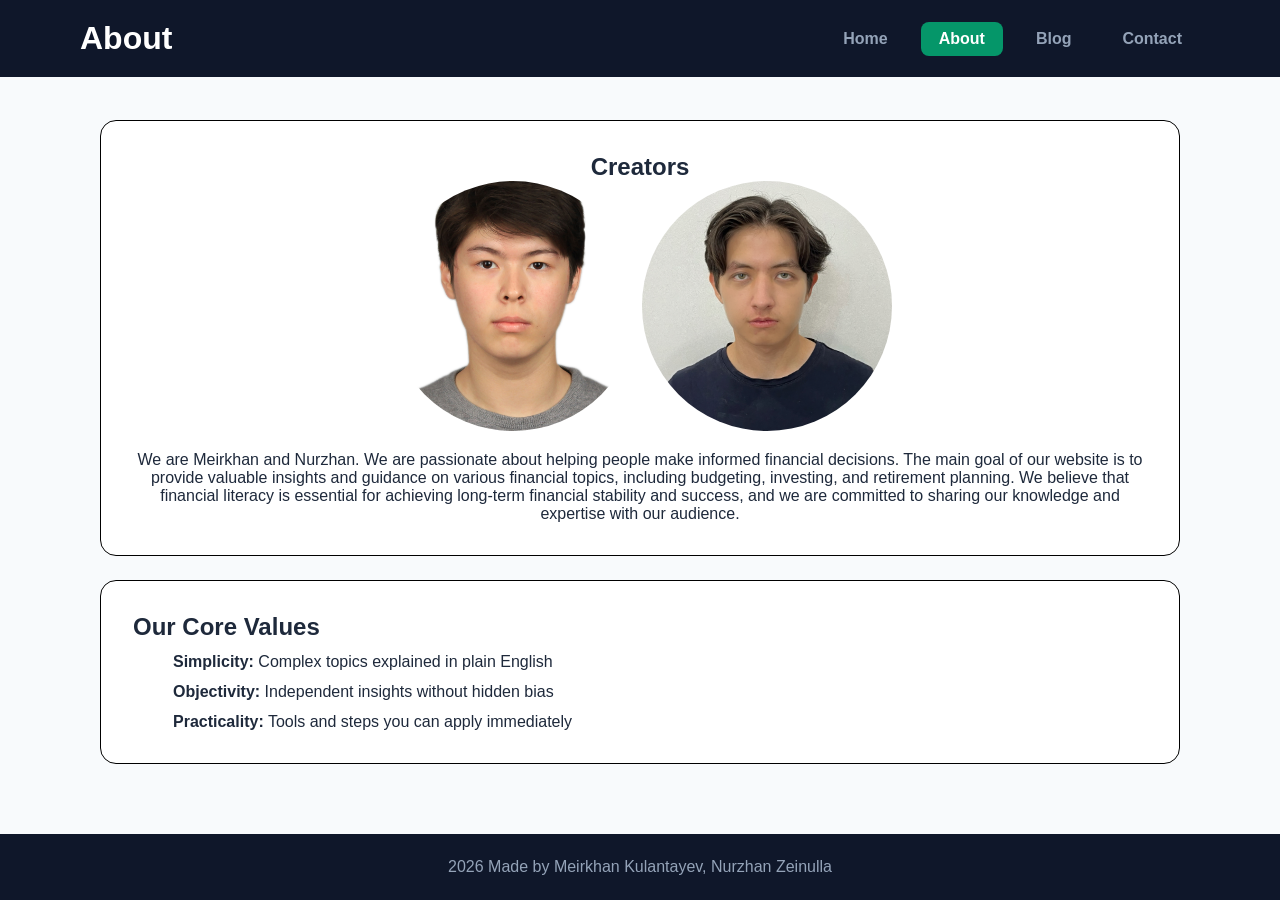
==== about.html @ a37bb8e8 "stable 5" ====
<!DOCTYPE html>
<html lang="en">
<head>
    <meta charset="UTF-8">
    <meta name="viewport" content="width=device-width, initial-scale=1.0">
    <link rel="stylesheet" href="css/style.css">
    <title>About Us</title>
</head>
<body>
    <header> 
        <div class = "logo">
            <h1>About</h1>
        </div>

        <div class = "nav">
            <ul id = "nav-items">
                <li><a href = "index.html">Home</a></li>
                <li class="active"><a href = "about.html">About</a></li>
                <li><a href = "blog.html">Blog</a></li>
                <li><a href = "contact.html">Contact</a></li>
            </ul>
        </div>
    </header>

    <main> 

        <section class = "creators">
            <h2>Creators</h2>

            <img src = "images/Kulantaev_Meirkhan_Kairgaliuly OG.jpg" alt = "Meirkhan Kulantayev" class = "profile-img">
            <img src = "images/Zeinulla_Nurzhan.jpg" alt = "Nurzhan Zeinulla" class = "profile-img">


            <p> 
                We are Meirkhan and Nurzhan. We are passionate about helping people make informed financial decisions.
                The main goal of our website is to provide valuable insights and guidance on various financial topics, including budgeting, investing, and retirement planning.
                We believe that financial literacy is essential for achieving long-term financial stability and success, and we are committed to sharing our knowledge and expertise with our audience.
            </p>
        </section>
        
        <section class = "values">

            <h2>Our Core Values</h2>

            <ul>
                <li><strong>Simplicity:</strong> Complex topics explained in plain English </li>
                <li><strong>Objectivity:</strong> Independent insights without hidden bias </li>
                <li><strong>Practicality:</strong> Tools and steps you can apply immediately </li>
            </ul>

        </section>


    </main>

    <footer class = "footer">
        <p>2026 Made by Meirkhan Kulantayev, Nurzhan Zeinulla</p>
    </footer>
    
</body>
</html>
---- css/style.css ----
* {
    margin: 0px;
    box-sizing: border-box;
    font-family: sans-serif;
}

body{
    display: flex;
    flex-direction: column;

    min-height: 100vh;

    background-color: #F8FAFC;
    color: #1E293B;
}

/* HEADER */

header{
    width: 100%;
    position: fixed;
    top: 0;
    left: 0;

    display: flex;
    align-items: center;
    justify-content: space-between;

    padding: 25px 80px;

    background-color: #0F172A;
    color: #FFFFFF;
}

header {
    width: 100%;
    position: fixed;
    top: 0;
    left: 0;

    display: flex;
    align-items: center;
    justify-content: space-between;

    padding: 20px 80px;

    background-color: #0F172A;
    color: #FFFFFF;
}

/* NAVIGATION */

#nav-items{
    display: flex;
    align-items: center;
    list-style: none;
    gap: 15px;
}

#nav-items li a{
    display: inline-block;

    font-weight: 600;
    font-size: 16px;
    text-transform: capitalize;
    text-decoration: none;

    color: #94A3B8;

    padding: 8px 18px;
    border-radius: 8px;
}

#nav-items li a:hover{
    color: #FFFFFF;
}

#nav-items li.active a {
    background-color: #059669;
    color: #FFFFFF;
}

/* MAIN CONTENT */

main {
    flex: 1;
    margin-top: 80px; 
    padding: 40px 100px;
    margin-left: auto;
    margin-right: auto;
    width: 100%;
}

/* SECTIONS */

.creators, .values, .post{
    margin-bottom: 24px;
    background-color: #FFFFFF;
    padding: 32px;
    border-radius: 16px;
    border: 1px solid #000000;
}

.creators{
    text-align: center;
}

.profile-img{
    width: 250px;
    height: 250px;
    border-radius: 50%;
    object-fit: cover;
    margin-bottom: 16px;
}

.values ul{
    list-style-type: none;
    display: flex;
    flex-direction: column;
    gap: 12px;
    margin-top: 12px;
}

.blog-posts{
    display: flex;
    flex-direction: column;
    gap: 20px;
}

/* FOOTER */

.footer{
    text-align: center;
    background-color: #0F172A;
    padding: 24px;
    background-color: #0F172A;
    color: #94A3B8;
}
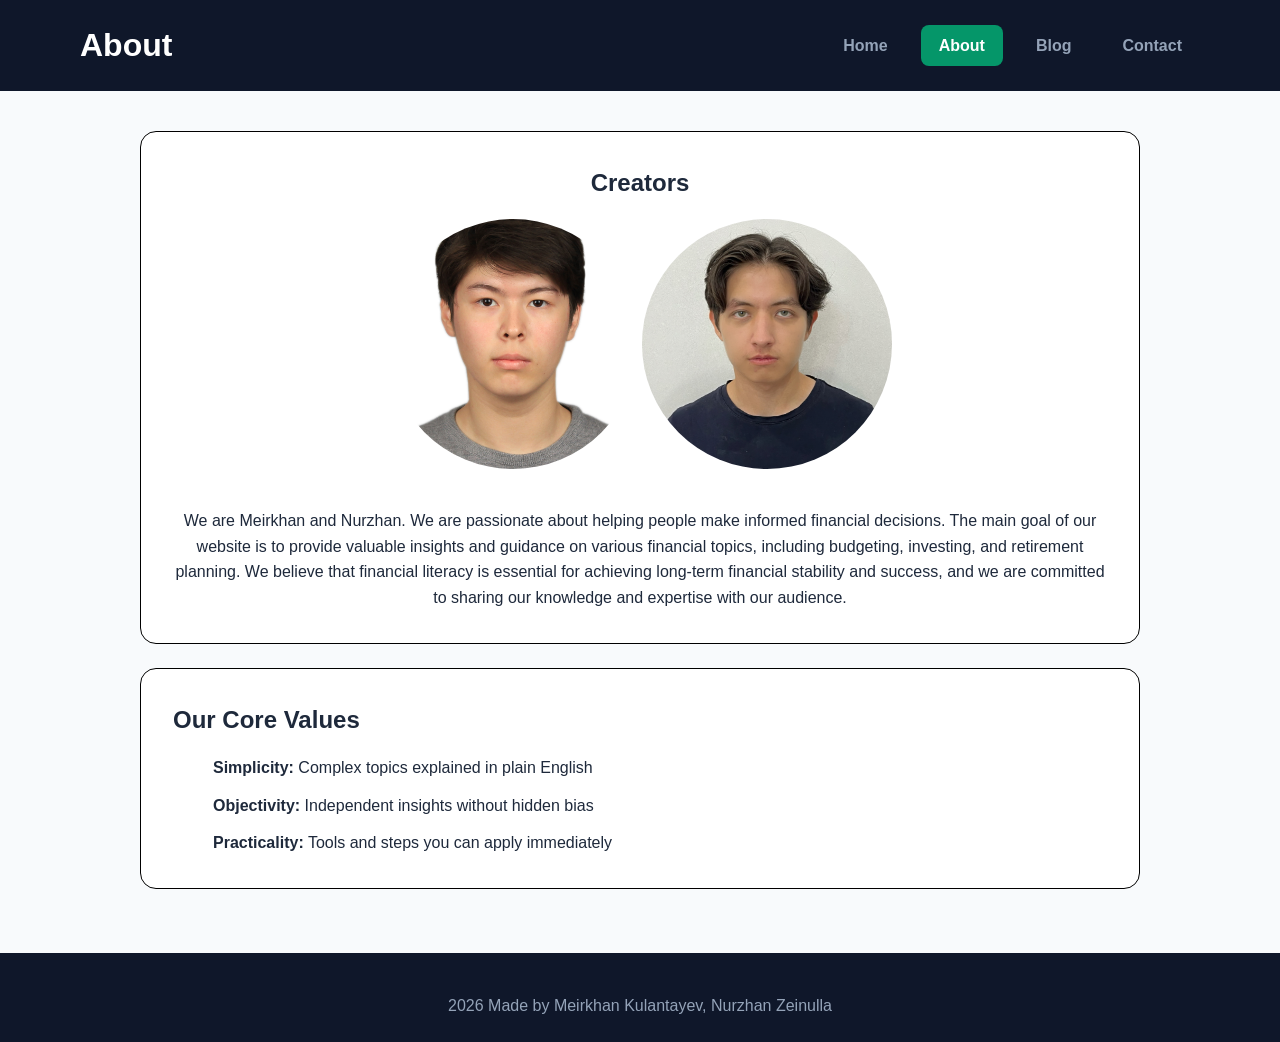
==== commit 9c094b84: "stable 6" ====
--- a/about.html
+++ b/about.html
@@ -3,23 +3,24 @@
 <head>
     <meta charset="UTF-8">
     <meta name="viewport" content="width=device-width, initial-scale=1.0">
+    <!-- Authors: Meirkhan Kulantayev, Nurzhan Zeinulla -->
     <link rel="stylesheet" href="css/style.css">
     <title>About Us</title>
 </head>
-<body>
+<body class="assignment-page">
     <header> 
         <div class = "logo">
             <h1>About</h1>
         </div>
 
-        <div class = "nav">
+        <nav class = "nav">
             <ul id = "nav-items">
                 <li><a href = "index.html">Home</a></li>
                 <li class="active"><a href = "about.html">About</a></li>
                 <li><a href = "blog.html">Blog</a></li>
                 <li><a href = "contact.html">Contact</a></li>
             </ul>
-        </div>
+        </nav>
     </header>
 
     <main> 
--- a/css/style.css
+++ b/css/style.css
@@ -14,7 +14,6 @@
     color: #1E293B;
 }
 
-/* HEADER */
 
 header{
     width: 100%;
@@ -26,29 +25,11 @@
     align-items: center;
     justify-content: space-between;
 
-    padding: 25px 80px;
+    padding: 20px 80px;
 
     background-color: #0F172A;
     color: #FFFFFF;
 }
-
-header {
-    width: 100%;
-    position: fixed;
-    top: 0;
-    left: 0;
-
-    display: flex;
-    align-items: center;
-    justify-content: space-between;
-
-    padding: 20px 80px;
-
-    background-color: #0F172A;
-    color: #FFFFFF;
-}
-
-/* NAVIGATION */
 
 #nav-items{
     display: flex;
@@ -80,7 +61,6 @@
     color: #FFFFFF;
 }
 
-/* MAIN CONTENT */
 
 main {
     flex: 1;
@@ -91,7 +71,6 @@
     width: 100%;
 }
 
-/* SECTIONS */
 
 .creators, .values, .post{
     margin-bottom: 24px;
@@ -127,12 +106,127 @@
     gap: 20px;
 }
 
-/* FOOTER */
+.assignment-page {
+    line-height: 1.6;
+}
+
+.assignment-page header {
+    position: static;
+    flex-wrap: wrap;
+    gap: 16px;
+}
+
+.assignment-page main {
+    max-width: 1200px;
+    margin-top: 0;
+}
+
+.assignment-page h1 { font-size: 2rem; }
+.assignment-page h2 { font-size: 1.5rem; margin-bottom: 16px; }
+.assignment-page h3 { font-size: 1.125rem; margin: 16px 0 8px; }
+.assignment-page p { margin-top: 16px; }
+
+.content-card {
+    margin-bottom: 24px;
+    padding: 32px;
+    border: 1px solid #000000;
+    border-radius: 16px;
+    background-color: #FFFFFF;
+}
+
+.content-card a {
+    color: #047857;
+    text-decoration: none;
+    font-weight: 600;
+}
+
+.content-card a:hover { color: #0F172A; }
+
+.team-members {
+    display: flex;
+    flex-wrap: wrap;
+    gap: 32px;
+    text-align: center;
+}
+
+.team-members .profile-img {
+    width: 180px;
+    height: 180px;
+    max-width: 100%;
+    margin-bottom: 0;
+}
+
+.content-card table {
+    width: 100%;
+    border-collapse: collapse;
+    table-layout: fixed;
+}
+
+.content-card th, .content-card td {
+    padding: 12px;
+    border: 1px solid #94A3B8;
+    text-align: left;
+    overflow-wrap: anywhere;
+}
+
+.content-card th { background-color: #0F172A; color: #FFFFFF; }
+.content-card tbody tr:nth-child(even) { background-color: #F8FAFC; }
+
+#contact-form {
+    display: flex;
+    flex-direction: column;
+    max-width: 640px;
+    gap: 8px;
+}
+
+#contact-form label { font-weight: 600; }
+
+#contact-form input, #contact-form select, #contact-form textarea {
+    width: 100%;
+    padding: 12px;
+    margin-bottom: 16px;
+    border: 1px solid #94A3B8;
+    border-radius: 8px;
+    background-color: #F8FAFC;
+    color: #1E293B;
+    font: inherit;
+}
+
+#contact-form textarea { resize: vertical; }
+
+#contact-form button {
+    align-self: flex-start;
+    padding: 12px 24px;
+    border: 1px solid #047857;
+    border-radius: 8px;
+    background-color: #047857;
+    color: #FFFFFF;
+    font: inherit;
+    font-weight: 600;
+    cursor: pointer;
+}
+
+#contact-form button:hover { background-color: #065F46; }
+
+#contact-form input:focus, #contact-form select:focus,
+#contact-form textarea:focus, #contact-form button:focus-visible,
+.assignment-page a:focus-visible {
+    outline: 3px solid #059669;
+    outline-offset: 3px;
+}
+
+@media (max-width: 700px) {
+    .assignment-page header { padding: 20px; }
+    .assignment-page #nav-items { padding: 0; gap: 4px; flex-wrap: wrap; }
+    .assignment-page #nav-items a { padding: 8px 12px; }
+    .assignment-page main { padding: 24px 16px; }
+    .content-card { padding: 20px; }
+    .content-card th, .content-card td { padding: 8px; }
+}
 
 .footer{
     text-align: center;
-    background-color: #0F172A;
     padding: 24px;
     background-color: #0F172A;
     color: #94A3B8;
-}+}
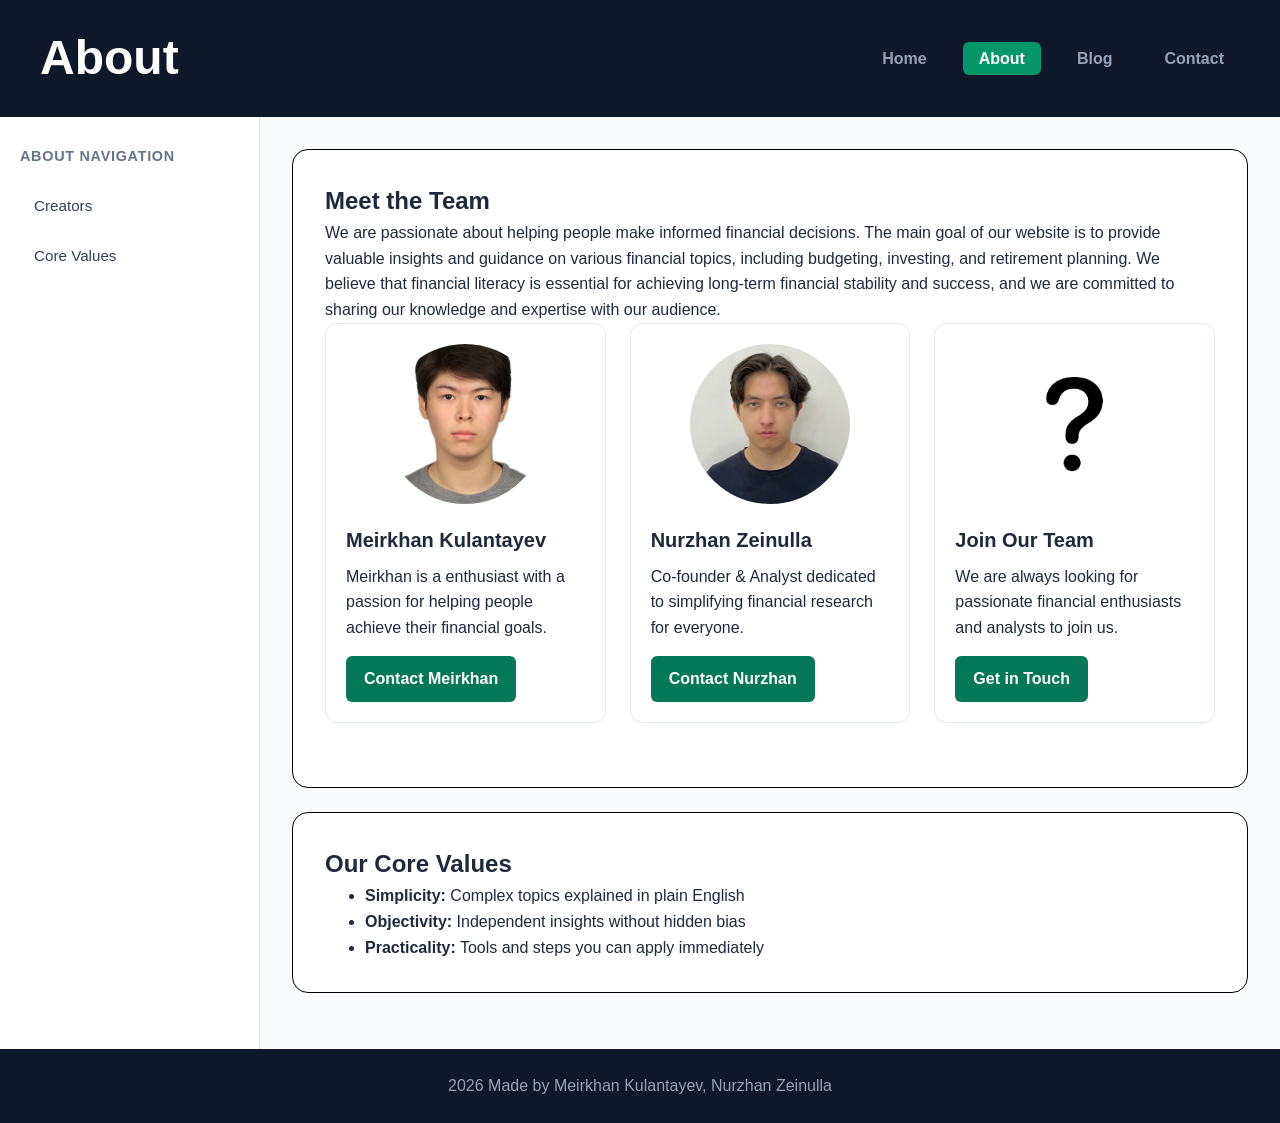
==== commit 31406b60: "stable 7 (awaiting Nurzhan)" ====
--- a/about.html
+++ b/about.html
@@ -7,54 +7,87 @@
     <link rel="stylesheet" href="css/style.css">
     <title>About Us</title>
 </head>
-<body class="assignment-page">
-    <header> 
-        <div class = "logo">
+<body class="page-layout">
+
+    <header class="page-header"> 
+        <div class="logo">
             <h1>About</h1>
         </div>
 
-        <nav class = "nav">
-            <ul id = "nav-items">
-                <li><a href = "index.html">Home</a></li>
-                <li class="active"><a href = "about.html">About</a></li>
-                <li><a href = "blog.html">Blog</a></li>
-                <li><a href = "contact.html">Contact</a></li>
+        <nav class="nav">
+            <ul id="nav-items">
+                <li><a href="index.html">Home</a></li>
+                <li class="active"><a href="about.html">About</a></li>
+                <li><a href="blog.html">Blog</a></li>
+                <li><a href="contact.html">Contact</a></li>
             </ul>
         </nav>
     </header>
 
-    <main> 
+    <aside class="page-sidebar">
+        <h3>About Navigation</h3>
+        <ul>
+            <li><a href="#creators">Creators</a></li>
+            <li><a href="#values">Core Values</a></li>
+        </ul>
+    </aside>
 
-        <section class = "creators">
-            <h2>Creators</h2>
+    <main class="page-main"> 
 
-            <img src = "images/Kulantaev_Meirkhan_Kairgaliuly OG.jpg" alt = "Meirkhan Kulantayev" class = "profile-img">
-            <img src = "images/Zeinulla_Nurzhan.jpg" alt = "Nurzhan Zeinulla" class = "profile-img">
-
-
+        <section class="content-card" id="creators">
+            <h2>Meet the Team</h2>
             <p> 
-                We are Meirkhan and Nurzhan. We are passionate about helping people make informed financial decisions.
+                We are passionate about helping people make informed financial decisions.
                 The main goal of our website is to provide valuable insights and guidance on various financial topics, including budgeting, investing, and retirement planning.
                 We believe that financial literacy is essential for achieving long-term financial stability and success, and we are committed to sharing our knowledge and expertise with our audience.
             </p>
+
+            
+            <div class="card-row">
+
+                <article class="card">
+                    <img src="images/Kulantaev_Meirkhan_Kairgaliuly OG.jpg" alt="Meirkhan Kulantayev" class="card-img">
+                    <div class="card-content">
+                        <h3 class="card-title">Meirkhan Kulantayev</h3>
+                        <p class="card-text">Meirkhan is a enthusiast with a passion for helping people achieve their financial goals.</p>
+                        <a href="contact.html" class="card-btn">Contact Meirkhan</a>
+                    </div>
+                </article>
+
+                <article class="card">
+                    <img src="images/Zeinulla_Nurzhan.jpg" alt="Nurzhan Zeinulla" class="card-img">
+                    <div class="card-content">
+                        <h3 class="card-title">Nurzhan Zeinulla</h3>
+                        <p class="card-text">Co-founder & Analyst dedicated to simplifying financial research for everyone.</p>
+                        <a href="contact.html" class="card-btn">Contact Nurzhan</a>
+                    </div>
+                </article>
+
+                <article class="card">
+                <img src="images/what.png" alt="?" class="card-img">
+                <div class="card-content">
+                    <h3 class="card-title">Join Our Team</h3>
+                    <p class="card-text">We are always looking for passionate financial enthusiasts and analysts to join us.</p>
+                    <a href="contact.html" class="card-btn">Get in Touch</a>
+                </div>
+                </article>
+
+            </div>
+
         </section>
-        
-        <section class = "values">
 
+        <section class="content-card" id="values">
             <h2>Our Core Values</h2>
-
             <ul>
                 <li><strong>Simplicity:</strong> Complex topics explained in plain English </li>
                 <li><strong>Objectivity:</strong> Independent insights without hidden bias </li>
                 <li><strong>Practicality:</strong> Tools and steps you can apply immediately </li>
             </ul>
-
         </section>
-
 
     </main>
 
-    <footer class = "footer">
+    <footer class="footer page-footer">
         <p>2026 Made by Meirkhan Kulantayev, Nurzhan Zeinulla</p>
     </footer>
     
--- a/css/style.css
+++ b/css/style.css
@@ -1,58 +1,52 @@
+html {
+    scroll-behavior: smooth;
+}
+
 * {
     margin: 0px;
     box-sizing: border-box;
     font-family: sans-serif;
 }
 
-body{
-    display: flex;
-    flex-direction: column;
-
+body {
+    display: flex;
+    flex-direction: column;
     min-height: 100vh;
-
     background-color: #F8FAFC;
     color: #1E293B;
-}
-
-
-header{
-    width: 100%;
-    position: fixed;
-    top: 0;
-    left: 0;
-
+    line-height: 1.6;
+}
+
+header {
     display: flex;
     align-items: center;
     justify-content: space-between;
-
-    padding: 20px 80px;
-
+    padding: 1.25rem 2.5rem;
     background-color: #0F172A;
     color: #FFFFFF;
 }
 
-#nav-items{
+.logo {
+    font-size: 1.5rem;
+    font-weight: bold;
+}
+
+.nav #nav-items {
     display: flex;
     align-items: center;
     list-style: none;
-    gap: 15px;
-}
-
-#nav-items li a{
-    display: inline-block;
-
+    gap: 1.25rem;
+}
+
+.nav a {
+    color: #94A3B8;
+    text-decoration: none;
     font-weight: 600;
-    font-size: 16px;
-    text-transform: capitalize;
-    text-decoration: none;
-
-    color: #94A3B8;
-
-    padding: 8px 18px;
-    border-radius: 8px;
-}
-
-#nav-items li a:hover{
+    padding: 0.5rem 1rem;
+    border-radius: 6px;
+}
+
+.nav a:hover {
     color: #FFFFFF;
 }
 
@@ -61,18 +55,72 @@
     color: #FFFFFF;
 }
 
-
-main {
-    flex: 1;
-    margin-top: 80px; 
-    padding: 40px 100px;
-    margin-left: auto;
-    margin-right: auto;
-    width: 100%;
-}
-
-
-.creators, .values, .post{
+.page-layout {
+    display: grid;
+    grid-template-areas:
+        "header header"
+        "sidebar main"
+        "footer footer";
+    grid-template-columns: 260px 1fr;
+    grid-template-rows: auto 1fr auto;
+    min-height: 100vh;
+}
+
+.page-header { 
+    grid-area: header; 
+}
+
+.page-sidebar {
+    grid-area: sidebar;
+    background-color: #FFFFFF;
+    padding: 28px 20px;
+    border-right: 1px solid #E2E8F0;
+}
+
+.page-sidebar h3 {
+    font-size: 0.9rem;
+    text-transform: uppercase;
+    letter-spacing: 0.05em;
+    color: #64748B;
+    margin-bottom: 16px;
+    font-weight: 700;
+}
+
+.page-sidebar ul {
+    list-style: none;
+    padding: 0;
+    margin: 0;
+    display: flex;
+    flex-direction: column;
+    gap: 6px;
+}
+
+.page-sidebar a {
+    display: block;
+    padding: 10px 14px;
+    color: #334155;
+    text-decoration: none;
+    font-weight: 500;
+    font-size: 0.95rem;
+    border-radius: 8px;
+    transition: all 0.2s ease;
+}
+
+.page-sidebar a:hover {
+    background-color: #F1F5F9;
+    color: #047857; 
+}
+
+.page-main {
+    grid-area: main;
+    padding: 32px;
+}
+
+.page-footer { 
+    grid-area: footer;
+}
+
+.creators, .values, .post {
     margin-bottom: 24px;
     background-color: #FFFFFF;
     padding: 32px;
@@ -80,11 +128,11 @@
     border: 1px solid #000000;
 }
 
-.creators{
+.creators {
     text-align: center;
 }
 
-.profile-img{
+.profile-img {
     width: 250px;
     height: 250px;
     border-radius: 50%;
@@ -92,7 +140,7 @@
     margin-bottom: 16px;
 }
 
-.values ul{
+.values ul {
     list-style-type: none;
     display: flex;
     flex-direction: column;
@@ -100,7 +148,7 @@
     margin-top: 12px;
 }
 
-.blog-posts{
+.blog-posts {
     display: flex;
     flex-direction: column;
     gap: 20px;
@@ -125,6 +173,122 @@
 .assignment-page h2 { font-size: 1.5rem; margin-bottom: 16px; }
 .assignment-page h3 { font-size: 1.125rem; margin: 16px 0 8px; }
 .assignment-page p { margin-top: 16px; }
+
+.card-row {
+    display: flex;
+    flex-wrap: wrap;
+    gap: 24px;
+    margin-bottom: 32px;
+}
+
+.card {
+    flex: 1 1 280px;
+    display: flex;
+    flex-direction: column;
+    background-color: #FFFFFF;
+    border: 1px solid #E2E8F0;
+    border-radius: 12px;
+    overflow: hidden;
+    transition: transform 0.3s ease, box-shadow 0.3s ease;
+}
+
+.card:hover {
+    transform: translateY(-4px);
+    box-shadow: 0 12px 20px rgba(0, 0, 0, 0.1);
+}
+
+.card-img {
+    width: 160px;
+    height: 160px;
+    object-fit: cover;
+    border-radius: 50%;
+    margin: 20px auto 0;
+}
+
+.card-content {
+    display: flex;
+    flex-direction: column;
+    flex-grow: 1;
+    padding: 20px;
+}
+
+.card-title {
+    font-size: 1.25rem;
+    margin-bottom: 8px;
+}
+
+.card-text {
+    margin-bottom: 16px;
+    flex-grow: 1;
+}
+
+.card-btn {
+    display: inline-block;
+    align-self: flex-start;
+    padding: 10px 18px;
+    background-color: #047857;
+    color: #FFFFFF !important;
+    border: none;
+    border-radius: 6px;
+    font-weight: 600;
+    cursor: pointer;
+    text-decoration: none;
+}
+
+.card-btn:hover {
+    background-color: #065F46;
+    color: #FFFFFF !important;
+}
+
+.gallery-grid {
+    display: grid;
+    grid-template-columns: repeat(auto-fill, minmax(220px, 1fr));
+    gap: 16px;
+    margin-top: 20px;
+}
+
+.gallery-item {
+    position: relative;
+    overflow: hidden;
+    border-radius: 8px;
+    height: 200px;
+}
+
+.gallery-item img {
+    width: 100%;
+    height: 100%;
+    object-fit: cover;
+    display: block;
+    transition: transform 0.3s ease;
+}
+
+.gallery-item:hover img {
+    transform: scale(1.05); 
+}
+
+.gallery-item .overlay {
+    display: flex;
+    align-items: center;
+    justify-content: center;
+    position: absolute;
+    top: 0;
+    left: 0;
+    width: 100%;
+    height: 100%;
+    background-color: rgba(15, 23, 42, 0.75);
+    color: #FFFFFF;
+    opacity: 0;
+    transition: opacity 0.3s ease;
+}
+
+.gallery-item:hover .overlay{
+    opacity: 1;
+}
+
+.caption{
+    font-weight: 600;
+    font-size: 1rem;
+}
 
 .content-card {
     margin-bottom: 24px;
@@ -134,13 +298,15 @@
     background-color: #FFFFFF;
 }
 
-.content-card a {
+.content-card a:not(.card-btn) {
     color: #047857;
     text-decoration: none;
     font-weight: 600;
 }
 
-.content-card a:hover { color: #0F172A; }
+.content-card a:not(.card-btn):hover {
+    color: #0F172A; 
+}
 
 .team-members {
     display: flex;
@@ -216,6 +382,15 @@
 }
 
 @media (max-width: 700px) {
+    .page-layout {
+        grid-template-areas:
+            "header"
+            "main"
+            "sidebar"
+            "footer";
+        grid-template-columns: 1fr;
+        grid-template-rows: auto auto 1fr auto;
+    }
     .assignment-page header { padding: 20px; }
     .assignment-page #nav-items { padding: 0; gap: 4px; flex-wrap: wrap; }
     .assignment-page #nav-items a { padding: 8px 12px; }
@@ -224,9 +399,9 @@
     .content-card th, .content-card td { padding: 8px; }
 }
 
-.footer{
+.footer {
     text-align: center;
     padding: 24px;
     background-color: #0F172A;
     color: #94A3B8;
-}
+}
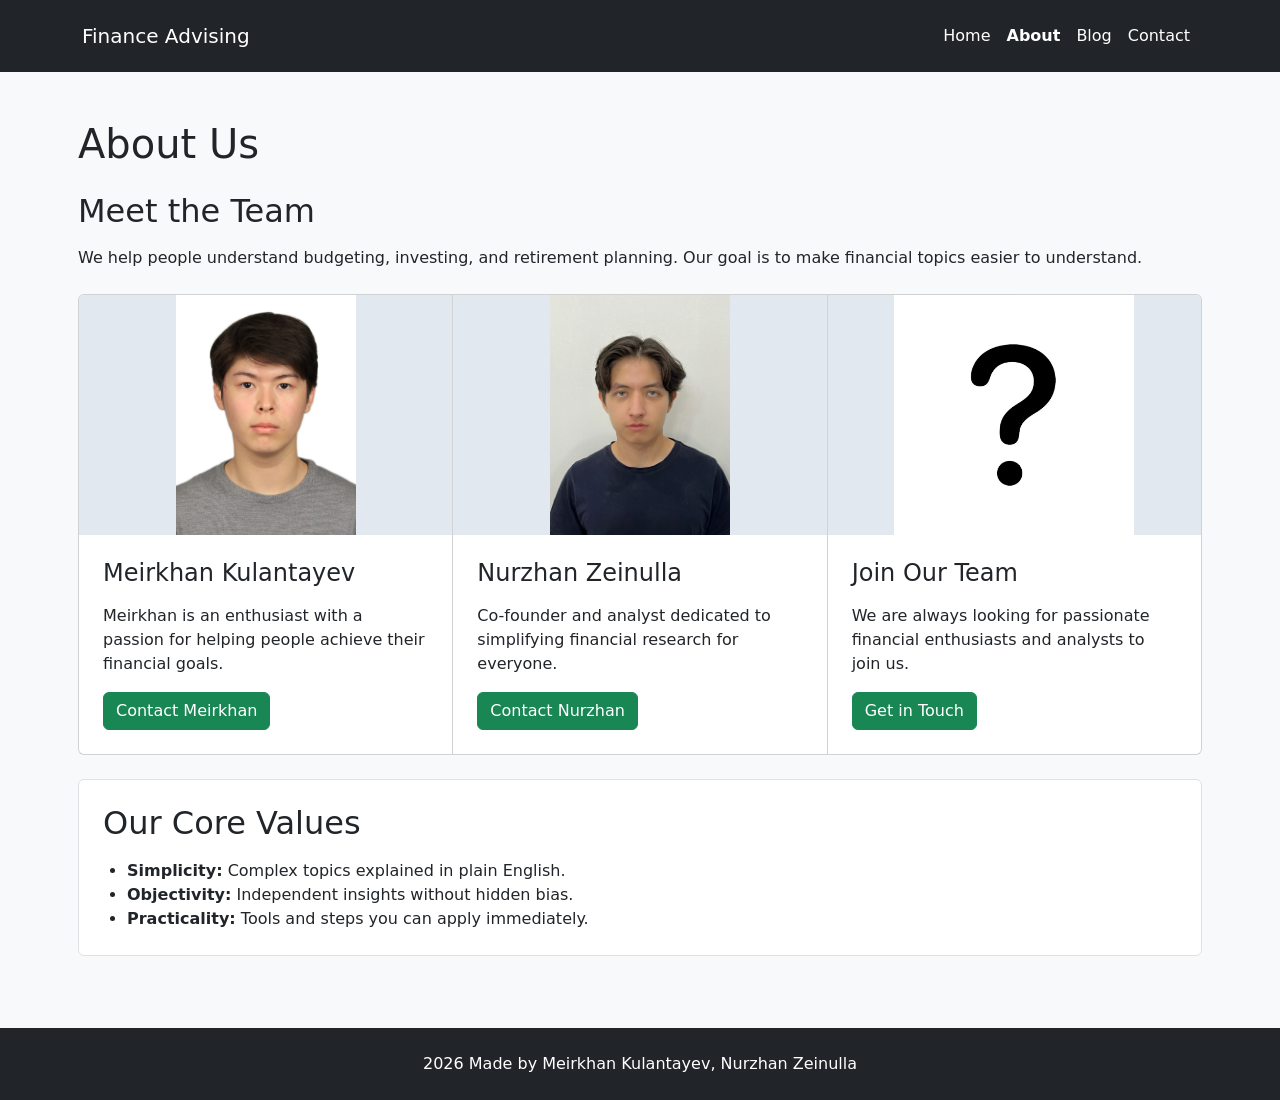
==== commit 746a3fc1: "stable 8" ====
--- a/about.html
+++ b/about.html
@@ -2,94 +2,76 @@
 <html lang="en">
 <head>
     <meta charset="UTF-8">
-    <meta name="viewport" content="width=device-width, initial-scale=1.0">
-    <!-- Authors: Meirkhan Kulantayev, Nurzhan Zeinulla -->
+    <meta name="viewport" content="width=device-width, initial-scale=1">
+    <title>About Us | Finance Advising</title>
+    <link href="https://cdn.jsdelivr.net/npm/bootstrap@5.3.8/dist/css/bootstrap.min.css" rel="stylesheet" integrity="sha384-sRIl4kxILFvY47J16cr9ZwB07vP4J8+LH7qKQnuqkuIAvNWLzeN8tE5YBujZqJLB" crossorigin="anonymous">
     <link rel="stylesheet" href="css/style.css">
-    <title>About Us</title>
 </head>
-<body class="page-layout">
-
-    <header class="page-header"> 
-        <div class="logo">
-            <h1>About</h1>
-        </div>
-
-        <nav class="nav">
-            <ul id="nav-items">
-                <li><a href="index.html">Home</a></li>
-                <li class="active"><a href="about.html">About</a></li>
-                <li><a href="blog.html">Blog</a></li>
-                <li><a href="contact.html">Contact</a></li>
-            </ul>
+<body class="d-flex flex-column min-vh-100 bg-light text-dark">
+    <a class="visually-hidden-focusable p-2" href="#main">Skip to content</a>
+    <header>
+        <nav class="navbar navbar-expand-lg bg-dark py-3" data-bs-theme="dark" aria-label="Main navigation">
+            <div class="container">
+                <a class="navbar-brand" href="index.html">Finance Advising</a>
+                <button class="navbar-toggler" type="button" data-bs-toggle="collapse" data-bs-target="#main-nav" aria-controls="main-nav" aria-expanded="false" aria-label="Toggle navigation">
+                    <span class="navbar-toggler-icon"></span>
+                </button>
+                <div class="collapse navbar-collapse" id="main-nav">
+                    <ul class="navbar-nav ms-auto mb-0">
+                    <li class="nav-item"><a class="nav-link text-white" href="index.html">Home</a></li>
+                    <li class="nav-item"><a class="nav-link text-white active fw-bold" href="about.html" aria-current="page">About</a></li>
+                    <li class="nav-item"><a class="nav-link text-white" href="blog.html">Blog</a></li>
+                    <li class="nav-item"><a class="nav-link text-white" href="contact.html">Contact</a></li>
+                    </ul>
+                </div>
+            </div>
         </nav>
     </header>
-
-    <aside class="page-sidebar">
-        <h3>About Navigation</h3>
-        <ul>
-            <li><a href="#creators">Creators</a></li>
-            <li><a href="#values">Core Values</a></li>
-        </ul>
-    </aside>
-
-    <main class="page-main"> 
-
-        <section class="content-card" id="creators">
-            <h2>Meet the Team</h2>
-            <p> 
-                We are passionate about helping people make informed financial decisions.
-                The main goal of our website is to provide valuable insights and guidance on various financial topics, including budgeting, investing, and retirement planning.
-                We believe that financial literacy is essential for achieving long-term financial stability and success, and we are committed to sharing our knowledge and expertise with our audience.
-            </p>
-
-            
-            <div class="card-row">
-
+    <main class="container flex-grow-1 py-4 py-lg-5 px-3 px-sm-2" id="main">
+        <h1 class="mb-4">About Us</h1>
+        <section id="creators" aria-labelledby="team-title">
+            <h2 id="team-title" class="mb-3">Meet the Team</h2>
+            <p class="mb-4">We help people understand budgeting, investing, and retirement planning. Our goal is to make financial topics easier to understand.</p>
+            <div class="card-group">
                 <article class="card">
-                    <img src="images/Kulantaev_Meirkhan_Kairgaliuly OG.jpg" alt="Meirkhan Kulantayev" class="card-img">
-                    <div class="card-content">
-                        <h3 class="card-title">Meirkhan Kulantayev</h3>
-                        <p class="card-text">Meirkhan is a enthusiast with a passion for helping people achieve their financial goals.</p>
-                        <a href="contact.html" class="card-btn">Contact Meirkhan</a>
+                    <img src="images/Kulantaev_Meirkhan_Kairgaliuly OG.jpg" class="card-img-top team-photo" alt="Meirkhan Kulantayev">
+                    <div class="card-body d-flex flex-column p-4">
+                        <h3 class="card-title h4 mb-3">Meirkhan Kulantayev</h3>
+                        <p class="card-text mb-3">Meirkhan is an enthusiast with a passion for helping people achieve their financial goals.</p>
+                        <a class="btn btn-success mt-auto align-self-start" href="contact.html">Contact Meirkhan</a>
                     </div>
                 </article>
-
                 <article class="card">
-                    <img src="images/Zeinulla_Nurzhan.jpg" alt="Nurzhan Zeinulla" class="card-img">
-                    <div class="card-content">
-                        <h3 class="card-title">Nurzhan Zeinulla</h3>
-                        <p class="card-text">Co-founder & Analyst dedicated to simplifying financial research for everyone.</p>
-                        <a href="contact.html" class="card-btn">Contact Nurzhan</a>
+                    <img src="images/Zeinulla_Nurzhan.jpg" class="card-img-top team-photo" alt="Nurzhan Zeinulla">
+                    <div class="card-body d-flex flex-column p-4">
+                        <h3 class="card-title h4 mb-3">Nurzhan Zeinulla</h3>
+                        <p class="card-text mb-3">Co-founder and analyst dedicated to simplifying financial research for everyone.</p>
+                        <a class="btn btn-success mt-auto align-self-start" href="contact.html">Contact Nurzhan</a>
                     </div>
                 </article>
-
                 <article class="card">
-                <img src="images/what.png" alt="?" class="card-img">
-                <div class="card-content">
-                    <h3 class="card-title">Join Our Team</h3>
-                    <p class="card-text">We are always looking for passionate financial enthusiasts and analysts to join us.</p>
-                    <a href="contact.html" class="card-btn">Get in Touch</a>
-                </div>
+                    <img src="images/what.png" class="card-img-top team-photo" alt="Question mark representing an open team position">
+                    <div class="card-body d-flex flex-column p-4">
+                        <h3 class="card-title h4 mb-3">Join Our Team</h3>
+                        <p class="card-text mb-3">We are always looking for passionate financial enthusiasts and analysts to join us.</p>
+                        <a class="btn btn-success mt-auto align-self-start" href="contact.html">Get in Touch</a>
+                    </div>
                 </article>
-
             </div>
-
         </section>
-
-        <section class="content-card" id="values">
-            <h2>Our Core Values</h2>
-            <ul>
-                <li><strong>Simplicity:</strong> Complex topics explained in plain English </li>
-                <li><strong>Objectivity:</strong> Independent insights without hidden bias </li>
-                <li><strong>Practicality:</strong> Tools and steps you can apply immediately </li>
+        <section id="values" class="bg-white border rounded p-3 p-lg-4 mt-4">
+            <h2 class="mb-3">Our Core Values</h2>
+            <ul class="mb-0 ps-4">
+                <li><strong>Simplicity:</strong> Complex topics explained in plain English.</li>
+                <li><strong>Objectivity:</strong> Independent insights without hidden bias.</li>
+                <li><strong>Practicality:</strong> Tools and steps you can apply immediately.</li>
             </ul>
         </section>
+    </main>
+    <footer class="bg-dark text-white text-center p-4 mt-4">
+        <p class="mb-0">2026 Made by Meirkhan Kulantayev, Nurzhan Zeinulla</p>
+    </footer>
+    <script src="https://cdn.jsdelivr.net/npm/bootstrap@5.3.8/dist/js/bootstrap.bundle.min.js" integrity="sha384-FKyoEForCGlyvwx9Hj09JcYn3nv7wiPVlz7YYwJrWVcXK/BmnVDxM+D2scQbITxI" crossorigin="anonymous"></script>
 
-    </main>
-
-    <footer class="footer page-footer">
-        <p>2026 Made by Meirkhan Kulantayev, Nurzhan Zeinulla</p>
-    </footer>
-    
 </body>
-</html>+</html>
--- a/css/style.css
+++ b/css/style.css
@@ -1,407 +1,73 @@
-html {
-    scroll-behavior: smooth;
+.team-photo {
+    height: 240px;
+    object-fit: contain;
+    background-color: #e2e8f0;
 }
 
-* {
-    margin: 0px;
-    box-sizing: border-box;
-    font-family: sans-serif;
+.gallery-photo {
+    aspect-ratio: 16 / 9;
+    object-fit: cover;
 }
 
-body {
-    display: flex;
-    flex-direction: column;
-    min-height: 100vh;
-    background-color: #F8FAFC;
-    color: #1E293B;
-    line-height: 1.6;
+.carousel-indicators {
+    background-color: #212529;
+    border-radius: 8px;
 }
 
-header {
-    display: flex;
-    align-items: center;
-    justify-content: space-between;
-    padding: 1.25rem 2.5rem;
-    background-color: #0F172A;
-    color: #FFFFFF;
-}
-
-.logo {
-    font-size: 1.5rem;
-    font-weight: bold;
-}
-
-.nav #nav-items {
-    display: flex;
-    align-items: center;
-    list-style: none;
-    gap: 1.25rem;
-}
-
-.nav a {
-    color: #94A3B8;
-    text-decoration: none;
-    font-weight: 600;
-    padding: 0.5rem 1rem;
-    border-radius: 6px;
-}
-
-.nav a:hover {
-    color: #FFFFFF;
-}
-
-#nav-items li.active a {
-    background-color: #059669;
-    color: #FFFFFF;
-}
-
-.page-layout {
-    display: grid;
-    grid-template-areas:
-        "header header"
-        "sidebar main"
-        "footer footer";
-    grid-template-columns: 260px 1fr;
-    grid-template-rows: auto 1fr auto;
-    min-height: 100vh;
-}
-
-.page-header { 
-    grid-area: header; 
-}
-
-.page-sidebar {
-    grid-area: sidebar;
-    background-color: #FFFFFF;
-    padding: 28px 20px;
-    border-right: 1px solid #E2E8F0;
-}
-
-.page-sidebar h3 {
-    font-size: 0.9rem;
-    text-transform: uppercase;
-    letter-spacing: 0.05em;
-    color: #64748B;
-    margin-bottom: 16px;
-    font-weight: 700;
-}
-
-.page-sidebar ul {
-    list-style: none;
-    padding: 0;
-    margin: 0;
-    display: flex;
-    flex-direction: column;
-    gap: 6px;
-}
-
-.page-sidebar a {
-    display: block;
-    padding: 10px 14px;
-    color: #334155;
-    text-decoration: none;
-    font-weight: 500;
-    font-size: 0.95rem;
-    border-radius: 8px;
-    transition: all 0.2s ease;
-}
-
-.page-sidebar a:hover {
-    background-color: #F1F5F9;
-    color: #047857; 
-}
-
-.page-main {
-    grid-area: main;
-    padding: 32px;
-}
-
-.page-footer { 
-    grid-area: footer;
-}
-
-.creators, .values, .post {
-    margin-bottom: 24px;
-    background-color: #FFFFFF;
-    padding: 32px;
-    border-radius: 16px;
-    border: 1px solid #000000;
-}
-
-.creators {
-    text-align: center;
-}
-
-.profile-img {
-    width: 250px;
-    height: 250px;
-    border-radius: 50%;
-    object-fit: cover;
-    margin-bottom: 16px;
-}
-
-.values ul {
-    list-style-type: none;
-    display: flex;
-    flex-direction: column;
-    gap: 12px;
-    margin-top: 12px;
-}
-
-.blog-posts {
-    display: flex;
-    flex-direction: column;
-    gap: 20px;
-}
-
-.assignment-page {
-    line-height: 1.6;
-}
-
-.assignment-page header {
-    position: static;
-    flex-wrap: wrap;
-    gap: 16px;
-}
-
-.assignment-page main {
-    max-width: 1200px;
-    margin-top: 0;
-}
-
-.assignment-page h1 { font-size: 2rem; }
-.assignment-page h2 { font-size: 1.5rem; margin-bottom: 16px; }
-.assignment-page h3 { font-size: 1.125rem; margin: 16px 0 8px; }
-.assignment-page p { margin-top: 16px; }
-
-.card-row {
-    display: flex;
-    flex-wrap: wrap;
-    gap: 24px;
-    margin-bottom: 32px;
-}
-
-.card {
-    flex: 1 1 280px;
-    display: flex;
-    flex-direction: column;
-    background-color: #FFFFFF;
-    border: 1px solid #E2E8F0;
-    border-radius: 12px;
-    overflow: hidden;
-    transition: transform 0.3s ease, box-shadow 0.3s ease;
-}
-
-.card:hover {
-    transform: translateY(-4px);
-    box-shadow: 0 12px 20px rgba(0, 0, 0, 0.1);
-}
-
-.card-img {
-    width: 160px;
-    height: 160px;
-    object-fit: cover;
-    border-radius: 50%;
-    margin: 20px auto 0;
-}
-
-.card-content {
-    display: flex;
-    flex-direction: column;
-    flex-grow: 1;
-    padding: 20px;
-}
-
-.card-title {
-    font-size: 1.25rem;
-    margin-bottom: 8px;
-}
-
-.card-text {
-    margin-bottom: 16px;
-    flex-grow: 1;
-}
-
-.card-btn {
-    display: inline-block;
-    align-self: flex-start;
-    padding: 10px 18px;
-    background-color: #047857;
-    color: #FFFFFF !important;
-    border: none;
-    border-radius: 6px;
-    font-weight: 600;
-    cursor: pointer;
-    text-decoration: none;
-}
-
-.card-btn:hover {
-    background-color: #065F46;
-    color: #FFFFFF !important;
-}
-
-.gallery-grid {
-    display: grid;
-    grid-template-columns: repeat(auto-fill, minmax(220px, 1fr));
-    gap: 16px;
-    margin-top: 20px;
-}
-
-.gallery-item {
-    position: relative;
-    overflow: hidden;
-    border-radius: 8px;
-    height: 200px;
-}
-
-.gallery-item img {
-    width: 100%;
-    height: 100%;
-    object-fit: cover;
-    display: block;
-    transition: transform 0.3s ease;
-}
-
-.gallery-item:hover img {
-    transform: scale(1.05); 
-}
-
-.gallery-item .overlay {
-    display: flex;
-    align-items: center;
-    justify-content: center;
-    position: absolute;
-    top: 0;
-    left: 0;
-    width: 100%;
-    height: 100%;
-    background-color: rgba(15, 23, 42, 0.75);
-    color: #FFFFFF;
-    opacity: 0;
-    transition: opacity 0.3s ease;
-}
-
-.gallery-item:hover .overlay{
-    opacity: 1;
-}
-
-.caption{
-    font-weight: 600;
-    font-size: 1rem;
-}
-
-.content-card {
-    margin-bottom: 24px;
-    padding: 32px;
-    border: 1px solid #000000;
-    border-radius: 16px;
-    background-color: #FFFFFF;
-}
-
-.content-card a:not(.card-btn) {
-    color: #047857;
-    text-decoration: none;
-    font-weight: 600;
-}
-
-.content-card a:not(.card-btn):hover {
-    color: #0F172A; 
-}
-
-.team-members {
-    display: flex;
-    flex-wrap: wrap;
-    gap: 32px;
-    text-align: center;
-}
-
-.team-members .profile-img {
-    width: 180px;
-    height: 180px;
-    max-width: 100%;
-    margin-bottom: 0;
-}
-
-.content-card table {
-    width: 100%;
-    border-collapse: collapse;
-    table-layout: fixed;
-}
-
-.content-card th, .content-card td {
-    padding: 12px;
-    border: 1px solid #94A3B8;
-    text-align: left;
-    overflow-wrap: anywhere;
-}
-
-.content-card th { background-color: #0F172A; color: #FFFFFF; }
-.content-card tbody tr:nth-child(even) { background-color: #F8FAFC; }
-
-#contact-form {
-    display: flex;
-    flex-direction: column;
-    max-width: 640px;
-    gap: 8px;
-}
-
-#contact-form label { font-weight: 600; }
-
-#contact-form input, #contact-form select, #contact-form textarea {
-    width: 100%;
-    padding: 12px;
-    margin-bottom: 16px;
-    border: 1px solid #94A3B8;
-    border-radius: 8px;
-    background-color: #F8FAFC;
-    color: #1E293B;
-    font: inherit;
-}
-
-#contact-form textarea { resize: vertical; }
-
-#contact-form button {
-    align-self: flex-start;
-    padding: 12px 24px;
-    border: 1px solid #047857;
-    border-radius: 8px;
-    background-color: #047857;
-    color: #FFFFFF;
-    font: inherit;
-    font-weight: 600;
-    cursor: pointer;
-}
-
-#contact-form button:hover { background-color: #065F46; }
-
-#contact-form input:focus, #contact-form select:focus,
-#contact-form textarea:focus, #contact-form button:focus-visible,
-.assignment-page a:focus-visible {
-    outline: 3px solid #059669;
+a:focus-visible, button:focus-visible {
+    outline: 3px solid #0d6efd;
     outline-offset: 3px;
 }
 
-@media (max-width: 700px) {
-    .page-layout {
-        grid-template-areas:
-            "header"
-            "main"
-            "sidebar"
-            "footer";
-        grid-template-columns: 1fr;
-        grid-template-rows: auto auto 1fr auto;
-    }
-    .assignment-page header { padding: 20px; }
-    .assignment-page #nav-items { padding: 0; gap: 4px; flex-wrap: wrap; }
-    .assignment-page #nav-items a { padding: 8px 12px; }
-    .assignment-page main { padding: 24px 16px; }
-    .content-card { padding: 20px; }
-    .content-card th, .content-card td { padding: 8px; }
+.responsive-demo h2 {
+    font-size: 20px;
 }
 
-.footer {
-    text-align: center;
+.responsive-demo p {
+    font-size: 16px;
+}
+
+.media-card-grid {
+    display: grid;
+    grid-template-columns: 1fr;
+    gap: 24px;
+}
+
+.media-card {
     padding: 24px;
-    background-color: #0F172A;
-    color: #94A3B8;
-}+    border: 1px solid #94a3b8;
+    border-radius: 8px;
+    background-color: white;
+}
+
+.media-card h3 {
+    font-size: 18px;
+}
+
+@media (min-width: 768px) {
+    .responsive-demo h2 {
+        font-size: 24px;
+    }
+
+    .responsive-demo p {
+        font-size: 18px;
+    }
+
+    .media-card-grid {
+        grid-template-columns: repeat(2, 1fr);
+    }
+}
+
+@media (min-width: 992px) {
+    .responsive-demo h2 {
+        font-size: 28px;
+    }
+
+    .responsive-demo p {
+        font-size: 20px;
+    }
+
+    .media-card-grid {
+        grid-template-columns: repeat(3, 1fr);
+    }
+}
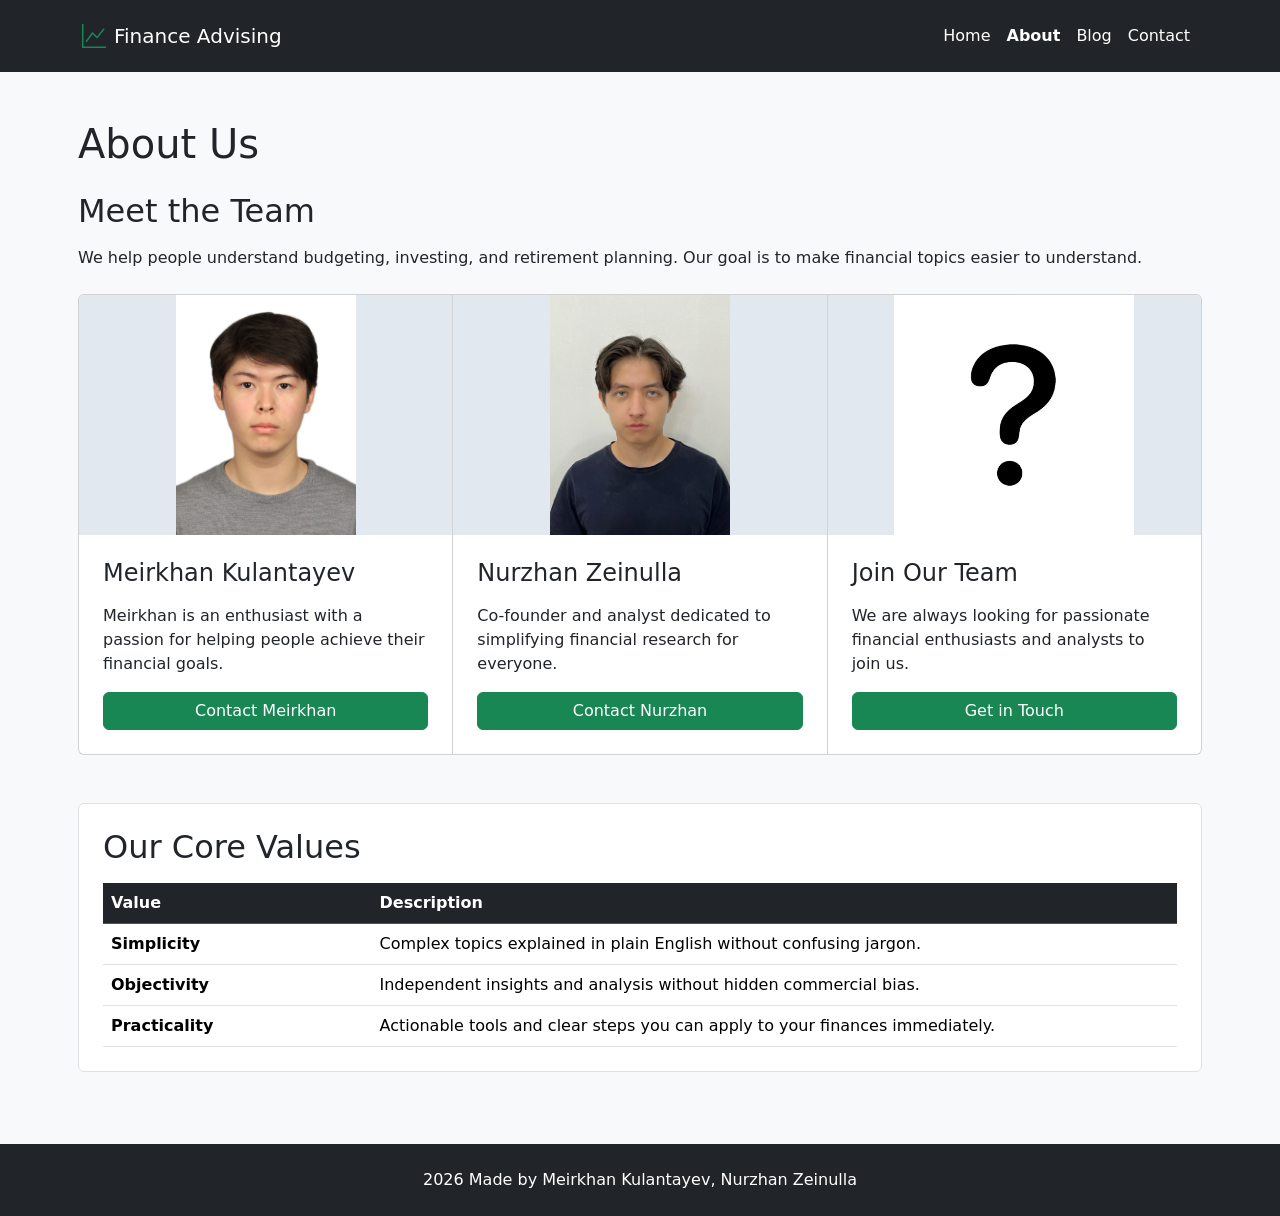
==== commit d327971f: "stable 9" ====
--- a/about.html
+++ b/about.html
@@ -12,16 +12,21 @@
     <header>
         <nav class="navbar navbar-expand-lg bg-dark py-3" data-bs-theme="dark" aria-label="Main navigation">
             <div class="container">
-                <a class="navbar-brand" href="index.html">Finance Advising</a>
+                <a class="navbar-brand d-flex align-items-center gap-2" href="index.html">
+                    <svg xmlns="http://www.w3.org/2000/svg" width="24" height="24" fill="currentColor" class="bi bi-graph-up-arrow text-success" viewBox="0 0 16 16">
+                        <path fill-rule="evenodd" d="M0 0h1v15h15v1H0zm14.817 3.113a.5.5 0 0 1 .07.704l-4.5 5.5a.5.5 0 0 1-.74.037L7.06 6.767l-3.656 5.027a.5.5 0 0 1-.808-.588l4-5.5a.5.5 0 0 1 .758-.06l2.609 2.61 4.15-5.073a.5.5 0 0 1 .704-.07"/>
+                    </svg>
+                    <span>Finance Advising</span>
+                </a>
                 <button class="navbar-toggler" type="button" data-bs-toggle="collapse" data-bs-target="#main-nav" aria-controls="main-nav" aria-expanded="false" aria-label="Toggle navigation">
                     <span class="navbar-toggler-icon"></span>
                 </button>
                 <div class="collapse navbar-collapse" id="main-nav">
                     <ul class="navbar-nav ms-auto mb-0">
-                    <li class="nav-item"><a class="nav-link text-white" href="index.html">Home</a></li>
-                    <li class="nav-item"><a class="nav-link text-white active fw-bold" href="about.html" aria-current="page">About</a></li>
-                    <li class="nav-item"><a class="nav-link text-white" href="blog.html">Blog</a></li>
-                    <li class="nav-item"><a class="nav-link text-white" href="contact.html">Contact</a></li>
+                        <li class="nav-item"><a class="nav-link text-white" href="index.html">Home</a></li>
+                        <li class="nav-item"><a class="nav-link text-white active fw-bold" href="about.html" aria-current="page">About</a></li>
+                        <li class="nav-item"><a class="nav-link text-white" href="blog.html">Blog</a></li>
+                        <li class="nav-item"><a class="nav-link text-white" href="contact.html">Contact</a></li>
                     </ul>
                 </div>
             </div>
@@ -38,7 +43,7 @@
                     <div class="card-body d-flex flex-column p-4">
                         <h3 class="card-title h4 mb-3">Meirkhan Kulantayev</h3>
                         <p class="card-text mb-3">Meirkhan is an enthusiast with a passion for helping people achieve their financial goals.</p>
-                        <a class="btn btn-success mt-auto align-self-start" href="contact.html">Contact Meirkhan</a>
+                        <a class="btn btn-success mt-auto align-self-start w-100" href="contact.html">Contact Meirkhan</a>
                     </div>
                 </article>
                 <article class="card">
@@ -46,7 +51,7 @@
                     <div class="card-body d-flex flex-column p-4">
                         <h3 class="card-title h4 mb-3">Nurzhan Zeinulla</h3>
                         <p class="card-text mb-3">Co-founder and analyst dedicated to simplifying financial research for everyone.</p>
-                        <a class="btn btn-success mt-auto align-self-start" href="contact.html">Contact Nurzhan</a>
+                        <a class="btn btn-success mt-auto align-self-start w-100" href="contact.html">Contact Nurzhan</a>
                     </div>
                 </article>
                 <article class="card">
@@ -54,24 +59,44 @@
                     <div class="card-body d-flex flex-column p-4">
                         <h3 class="card-title h4 mb-3">Join Our Team</h3>
                         <p class="card-text mb-3">We are always looking for passionate financial enthusiasts and analysts to join us.</p>
-                        <a class="btn btn-success mt-auto align-self-start" href="contact.html">Get in Touch</a>
+                        <a class="btn btn-success mt-auto align-self-start w-100" href="contact.html">Get in Touch</a>
                     </div>
                 </article>
             </div>
         </section>
-        <section id="values" class="bg-white border rounded p-3 p-lg-4 mt-4">
+
+        <!-- Адаптивная таблица ценностей -->
+        <section id="values" class="bg-white border rounded p-3 p-lg-4 mt-5 hover-effect">
             <h2 class="mb-3">Our Core Values</h2>
-            <ul class="mb-0 ps-4">
-                <li><strong>Simplicity:</strong> Complex topics explained in plain English.</li>
-                <li><strong>Objectivity:</strong> Independent insights without hidden bias.</li>
-                <li><strong>Practicality:</strong> Tools and steps you can apply immediately.</li>
-            </ul>
+            <div class="table-responsive">
+                <table class="table table-hover align-middle mb-0">
+                    <thead class="table-dark">
+                        <tr>
+                            <th scope="col" style="width: 25%;">Value</th>
+                            <th scope="col">Description</th>
+                        </tr>
+                    </thead>
+                    <tbody>
+                        <tr>
+                            <td><strong>Simplicity</strong></td>
+                            <td>Complex topics explained in plain English without confusing jargon.</td>
+                        </tr>
+                        <tr>
+                            <td><strong>Objectivity</strong></td>
+                            <td>Independent insights and analysis without hidden commercial bias.</td>
+                        </tr>
+                        <tr>
+                            <td><strong>Practicality</strong></td>
+                            <td>Actionable tools and clear steps you can apply to your finances immediately.</td>
+                        </tr>
+                    </tbody>
+                </table>
+            </div>
         </section>
     </main>
     <footer class="bg-dark text-white text-center p-4 mt-4">
         <p class="mb-0">2026 Made by Meirkhan Kulantayev, Nurzhan Zeinulla</p>
     </footer>
     <script src="https://cdn.jsdelivr.net/npm/bootstrap@5.3.8/dist/js/bootstrap.bundle.min.js" integrity="sha384-FKyoEForCGlyvwx9Hj09JcYn3nv7wiPVlz7YYwJrWVcXK/BmnVDxM+D2scQbITxI" crossorigin="anonymous"></script>
-
 </body>
-</html>
+</html>
--- a/css/style.css
+++ b/css/style.css
@@ -7,16 +7,33 @@
 .gallery-photo {
     aspect-ratio: 16 / 9;
     object-fit: cover;
+    max-height: 500px;
 }
 
 .carousel-indicators {
     background-color: #212529;
     border-radius: 8px;
+    padding: 4px 8px;
 }
 
 a:focus-visible, button:focus-visible {
     outline: 3px solid #0d6efd;
     outline-offset: 3px;
+}
+
+.media-card,
+.card,
+article.bg-white,
+.hover-effect {
+    transition: transform 0.25s ease, box-shadow 0.25s ease;
+}
+
+.media-card:hover, 
+.card:hover, 
+article.bg-white:hover, 
+.hover-effect:hover {
+    transform: translateY(-5px);
+    box-shadow: 0 10px 20px rgba(0, 0, 0, 0.1) !important;
 }
 
 .responsive-demo h2 {
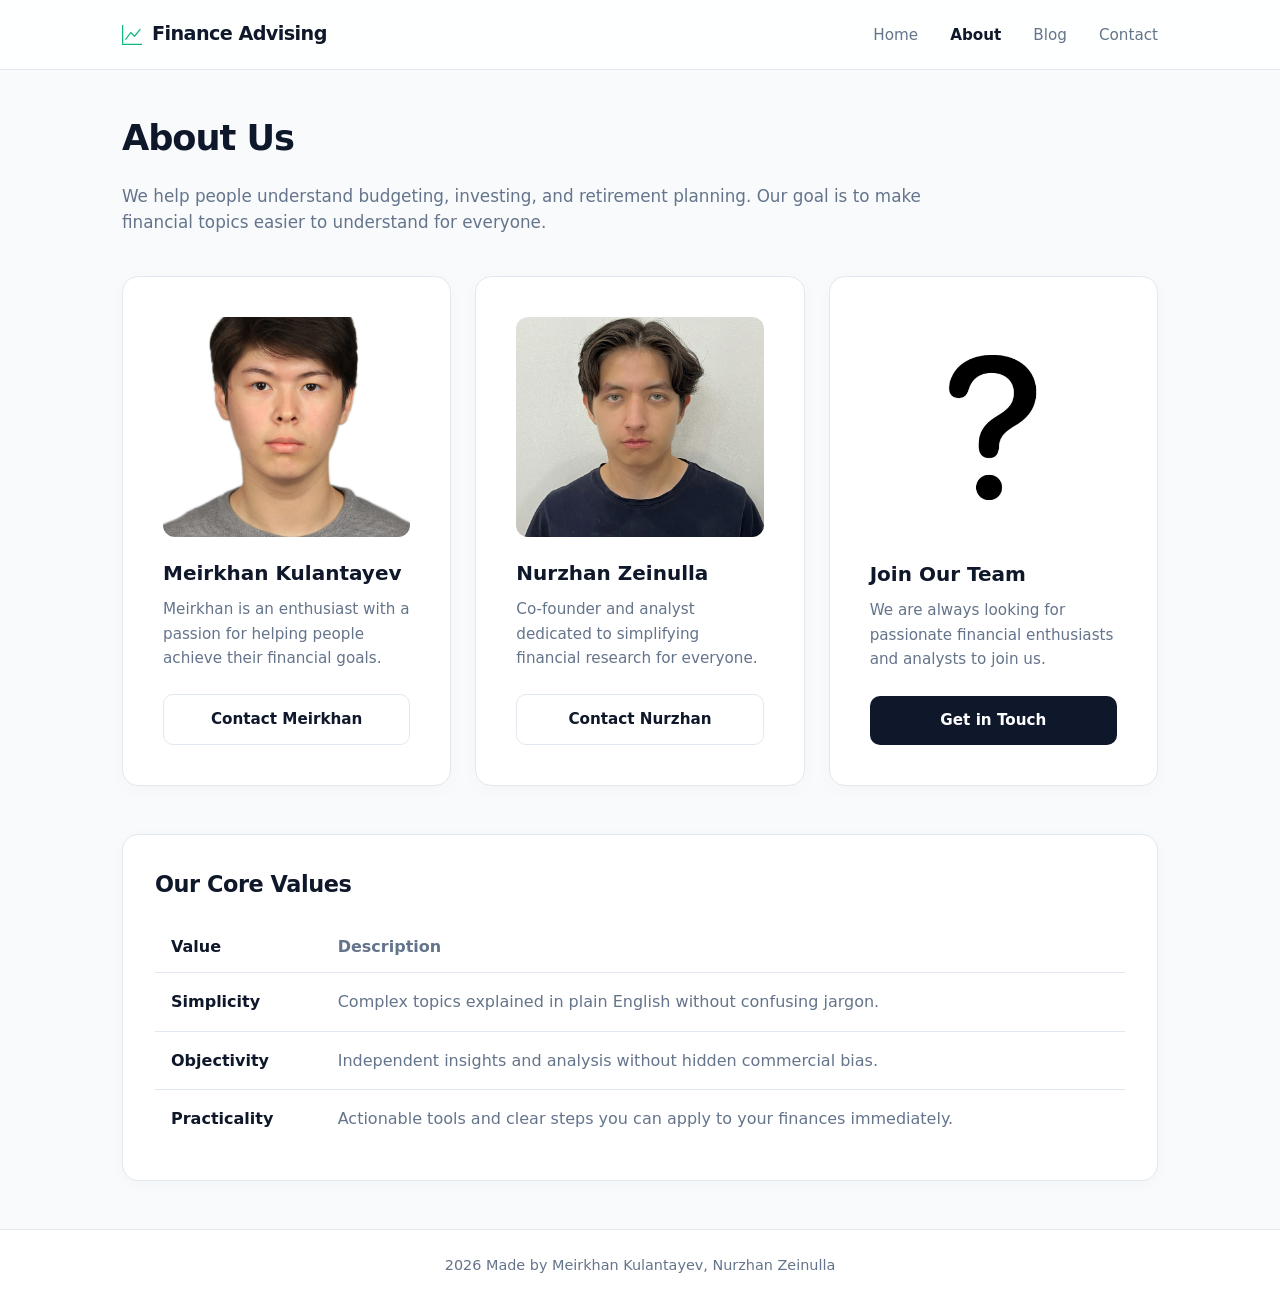
==== commit 2c51358b: "stable X" ====
--- a/about.html
+++ b/about.html
@@ -4,99 +4,94 @@
     <meta charset="UTF-8">
     <meta name="viewport" content="width=device-width, initial-scale=1">
     <title>About Us | Finance Advising</title>
-    <link href="https://cdn.jsdelivr.net/npm/bootstrap@5.3.8/dist/css/bootstrap.min.css" rel="stylesheet" integrity="sha384-sRIl4kxILFvY47J16cr9ZwB07vP4J8+LH7qKQnuqkuIAvNWLzeN8tE5YBujZqJLB" crossorigin="anonymous">
     <link rel="stylesheet" href="css/style.css">
 </head>
-<body class="d-flex flex-column min-vh-100 bg-light text-dark">
-    <a class="visually-hidden-focusable p-2" href="#main">Skip to content</a>
+<body>
     <header>
-        <nav class="navbar navbar-expand-lg bg-dark py-3" data-bs-theme="dark" aria-label="Main navigation">
-            <div class="container">
-                <a class="navbar-brand d-flex align-items-center gap-2" href="index.html">
-                    <svg xmlns="http://www.w3.org/2000/svg" width="24" height="24" fill="currentColor" class="bi bi-graph-up-arrow text-success" viewBox="0 0 16 16">
-                        <path fill-rule="evenodd" d="M0 0h1v15h15v1H0zm14.817 3.113a.5.5 0 0 1 .07.704l-4.5 5.5a.5.5 0 0 1-.74.037L7.06 6.767l-3.656 5.027a.5.5 0 0 1-.808-.588l4-5.5a.5.5 0 0 1 .758-.06l2.609 2.61 4.15-5.073a.5.5 0 0 1 .704-.07"/>
-                    </svg>
-                    <span>Finance Advising</span>
-                </a>
-                <button class="navbar-toggler" type="button" data-bs-toggle="collapse" data-bs-target="#main-nav" aria-controls="main-nav" aria-expanded="false" aria-label="Toggle navigation">
-                    <span class="navbar-toggler-icon"></span>
-                </button>
-                <div class="collapse navbar-collapse" id="main-nav">
-                    <ul class="navbar-nav ms-auto mb-0">
-                        <li class="nav-item"><a class="nav-link text-white" href="index.html">Home</a></li>
-                        <li class="nav-item"><a class="nav-link text-white active fw-bold" href="about.html" aria-current="page">About</a></li>
-                        <li class="nav-item"><a class="nav-link text-white" href="blog.html">Blog</a></li>
-                        <li class="nav-item"><a class="nav-link text-white" href="contact.html">Contact</a></li>
-                    </ul>
-                </div>
-            </div>
+        <nav class="navbar">
+            <a class="navbar-brand" href="index.html">
+                <svg xmlns="http://www.w3.org/2000/svg" width="20" height="20" viewBox="0 0 16 16">
+                    <path fill-rule="evenodd" d="M0 0h1v15h15v1H0zm14.817 3.113a.5.5 0 0 1 .07.704l-4.5 5.5a.5.5 0 0 1-.74.037L7.06 6.767l-3.656 5.027a.5.5 0 0 1-.808-.588l4-5.5a.5.5 0 0 1 .758-.06l2.609 2.61 4.15-5.073a.5.5 0 0 1 .704-.07"/>
+                </svg>
+                <span>Finance Advising</span>
+            </a>
+            <ul class="nav-links">
+                <li><a href="index.html">Home</a></li>
+                <li><a href="about.html" class="active">About</a></li>
+                <li><a href="blog.html">Blog</a></li>
+                <li><a href="contact.html">Contact</a></li>
+            </ul>
         </nav>
     </header>
-    <main class="container flex-grow-1 py-4 py-lg-5 px-3 px-sm-2" id="main">
-        <h1 class="mb-4">About Us</h1>
-        <section id="creators" aria-labelledby="team-title">
-            <h2 id="team-title" class="mb-3">Meet the Team</h2>
-            <p class="mb-4">We help people understand budgeting, investing, and retirement planning. Our goal is to make financial topics easier to understand.</p>
-            <div class="card-group">
-                <article class="card">
-                    <img src="images/Kulantaev_Meirkhan_Kairgaliuly OG.jpg" class="card-img-top team-photo" alt="Meirkhan Kulantayev">
-                    <div class="card-body d-flex flex-column p-4">
-                        <h3 class="card-title h4 mb-3">Meirkhan Kulantayev</h3>
-                        <p class="card-text mb-3">Meirkhan is an enthusiast with a passion for helping people achieve their financial goals.</p>
-                        <a class="btn btn-success mt-auto align-self-start w-100" href="contact.html">Contact Meirkhan</a>
+
+    <main>
+        <h1 class="hero-title" style="font-size: 2.2rem; margin-bottom: 1.5rem;">About Us</h1>
+        <section style="margin-bottom: 3rem;">
+            <p style="color: var(--text-muted); font-size: 1.05rem; max-width: 800px; margin-bottom: 2.5rem;">We help people understand budgeting, investing, and retirement planning. Our goal is to make financial topics easier to understand for everyone.</p>
+            
+            <div class="bento-grid" style="grid-template-columns: repeat(auto-fit, minmax(280px, 1fr));">
+                <div class="bento-card">
+                    <img src="images/Kulantaev_Meirkhan_Kairgaliuly OG.jpg" class="team-photo" alt="Meirkhan Kulantayev" style="width: 100%; height: 220px; object-fit: cover; border-radius: 12px; margin-bottom: 1.25rem; background: #f1f5f9;">
+                    <div>
+                        <h3 style="font-size: 1.25rem; margin-bottom: 0.5rem;">Meirkhan Kulantayev</h3>
+                        <p style="color: var(--text-muted); font-size: 0.95rem; margin-bottom: 1.5rem;">Meirkhan is an enthusiast with a passion for helping people achieve their financial goals.</p>
                     </div>
-                </article>
-                <article class="card">
-                    <img src="images/Zeinulla_Nurzhan.jpg" class="card-img-top team-photo" alt="Nurzhan Zeinulla">
-                    <div class="card-body d-flex flex-column p-4">
-                        <h3 class="card-title h4 mb-3">Nurzhan Zeinulla</h3>
-                        <p class="card-text mb-3">Co-founder and analyst dedicated to simplifying financial research for everyone.</p>
-                        <a class="btn btn-success mt-auto align-self-start w-100" href="contact.html">Contact Nurzhan</a>
+                    <a class="btn btn-outline" href="contact.html" style="width: 100%;">Contact Meirkhan</a>
+                </div>
+
+                <div class="bento-card">
+                    <img src="images/Zeinulla_Nurzhan.jpg" class="team-photo" alt="Nurzhan Zeinulla" style="width: 100%; height: 220px; object-fit: cover; border-radius: 12px; margin-bottom: 1.25rem; background: #f1f5f9;">
+                    <div>
+                        <h3 style="font-size: 1.25rem; margin-bottom: 0.5rem;">Nurzhan Zeinulla</h3>
+                        <p style="color: var(--text-muted); font-size: 0.95rem; margin-bottom: 1.5rem;">Co-founder and analyst dedicated to simplifying financial research for everyone.</p>
                     </div>
-                </article>
-                <article class="card">
-                    <img src="images/what.png" class="card-img-top team-photo" alt="Question mark representing an open team position">
-                    <div class="card-body d-flex flex-column p-4">
-                        <h3 class="card-title h4 mb-3">Join Our Team</h3>
-                        <p class="card-text mb-3">We are always looking for passionate financial enthusiasts and analysts to join us.</p>
-                        <a class="btn btn-success mt-auto align-self-start w-100" href="contact.html">Get in Touch</a>
+                    <a class="btn btn-outline" href="contact.html" style="width: 100%;">Contact Nurzhan</a>
+                </div>
+
+                <div class="bento-card">
+                    <img src="images/what.png" class="team-photo" alt="Open position" style="width: 100%; height: 220px; object-fit: cover; border-radius: 12px; margin-bottom: 1.25rem; background: #f1f5f9;">
+                    <div>
+                        <h3 style="font-size: 1.25rem; margin-bottom: 0.5rem;">Join Our Team</h3>
+                        <p style="color: var(--text-muted); font-size: 0.95rem; margin-bottom: 1.5rem;">We are always looking for passionate financial enthusiasts and analysts to join us.</p>
                     </div>
-                </article>
+                    <a class="btn btn-success" href="contact.html" style="width: 100%;">Get in Touch</a>
+                </div>
             </div>
         </section>
 
-        <!-- Адаптивная таблица ценностей -->
-        <section id="values" class="bg-white border rounded p-3 p-lg-4 mt-5 hover-effect">
-            <h2 class="mb-3">Our Core Values</h2>
-            <div class="table-responsive">
-                <table class="table table-hover align-middle mb-0">
-                    <thead class="table-dark">
-                        <tr>
-                            <th scope="col" style="width: 25%;">Value</th>
-                            <th scope="col">Description</th>
+        <section class="bento-card" style="padding: 2rem;">
+            <h2 style="font-size: 1.4rem; margin-bottom: 1.25rem;">Our Core Values</h2>
+            <div style="overflow-x: auto;">
+                <table style="width: 100%; border-collapse: collapse; text-align: left;">
+                    <thead>
+                        <tr style="border-bottom: 1px solid var(--border);">
+                            <th style="padding: 0.75rem 1rem; color: var(--text-main);">Value</th>
+                            <th style="padding: 0.75rem 1rem; color: var(--text-muted);">Description</th>
                         </tr>
                     </thead>
                     <tbody>
-                        <tr>
-                            <td><strong>Simplicity</strong></td>
-                            <td>Complex topics explained in plain English without confusing jargon.</td>
+                        <tr style="border-bottom: 1px solid var(--border);">
+                            <td style="padding: 1rem; font-weight: 600;">Simplicity</td>
+                            <td style="padding: 1rem; color: var(--text-muted);">Complex topics explained in plain English without confusing jargon.</td>
+                        </tr>
+                        <tr style="border-bottom: 1px solid var(--border);">
+                            <td style="padding: 1rem; font-weight: 600;">Objectivity</td>
+                            <td style="padding: 1rem; color: var(--text-muted);">Independent insights and analysis without hidden commercial bias.</td>
                         </tr>
                         <tr>
-                            <td><strong>Objectivity</strong></td>
-                            <td>Independent insights and analysis without hidden commercial bias.</td>
-                        </tr>
-                        <tr>
-                            <td><strong>Practicality</strong></td>
-                            <td>Actionable tools and clear steps you can apply to your finances immediately.</td>
+                            <td style="padding: 1rem; font-weight: 600;">Practicality</td>
+                            <td style="padding: 1rem; color: var(--text-muted);">Actionable tools and clear steps you can apply to your finances immediately.</td>
                         </tr>
                     </tbody>
                 </table>
             </div>
         </section>
     </main>
-    <footer class="bg-dark text-white text-center p-4 mt-4">
-        <p class="mb-0">2026 Made by Meirkhan Kulantayev, Nurzhan Zeinulla</p>
+
+    <footer>
+        <p>2026 Made by Meirkhan Kulantayev, Nurzhan Zeinulla</p>
     </footer>
-    <script src="https://cdn.jsdelivr.net/npm/bootstrap@5.3.8/dist/js/bootstrap.bundle.min.js" integrity="sha384-FKyoEForCGlyvwx9Hj09JcYn3nv7wiPVlz7YYwJrWVcXK/BmnVDxM+D2scQbITxI" crossorigin="anonymous"></script>
+
+    <script src="js/script.js"></script>
 </body>
 </html>
--- a/css/style.css
+++ b/css/style.css
@@ -1,90 +1,384 @@
-.team-photo {
-    height: 240px;
-    object-fit: contain;
-    background-color: #e2e8f0;
-}
-
-.gallery-photo {
-    aspect-ratio: 16 / 9;
-    object-fit: cover;
-    max-height: 500px;
-}
-
-.carousel-indicators {
-    background-color: #212529;
-    border-radius: 8px;
-    padding: 4px 8px;
-}
-
-a:focus-visible, button:focus-visible {
-    outline: 3px solid #0d6efd;
-    outline-offset: 3px;
-}
-
-.media-card,
-.card,
-article.bg-white,
-.hover-effect {
-    transition: transform 0.25s ease, box-shadow 0.25s ease;
-}
-
-.media-card:hover, 
-.card:hover, 
-article.bg-white:hover, 
-.hover-effect:hover {
-    transform: translateY(-5px);
-    box-shadow: 0 10px 20px rgba(0, 0, 0, 0.1) !important;
-}
-
-.responsive-demo h2 {
-    font-size: 20px;
-}
-
-.responsive-demo p {
-    font-size: 16px;
-}
-
-.media-card-grid {
+* {
+    box-sizing: border-box;
+    margin: 0;
+    padding: 0;
+}
+
+:root {
+    --bg: #f8fafc;
+    --surface: #ffffff;
+    --text-main: #0f172a;
+    --text-muted: #64748b;
+    --accent: #10b981;
+    --accent-hover: #059669;
+    --border: #e2e8f0;
+    --radius: 16px;
+}
+
+body {
+    font-family: system-ui, -apple-system, BlinkMacSystemFont, "Segoe UI", Roboto, sans-serif;
+    background-color: var(--bg);
+    color: var(--text-main);
+    display: flex;
+    flex-direction: column;
+    min-height: 100vh;
+    line-height: 1.6;
+    transition: background-color 0.3s ease;
+}
+
+header {
+    background: rgba(255, 255, 255, 0.85);
+    backdrop-filter: blur(10px);
+    border-bottom: 1px solid var(--border);
+    position: sticky;
+    top: 0;
+    z-index: 100;
+}
+
+.navbar {
+    display: flex;
+    justify-content: space-between;
+    align-items: center;
+    max-width: 1100px;
+    margin: 0 auto;
+    padding: 1.2rem 2rem;
+    gap: 1rem;
+    flex-wrap: wrap;
+}
+
+.navbar-brand {
+    color: var(--text-main);
+    text-decoration: none;
+    font-size: 1.2rem;
+    font-weight: 800;
+    letter-spacing: -0.03em;
+    display: flex;
+    align-items: center;
+    gap: 10px;
+}
+
+.navbar-brand svg {
+    fill: var(--accent);
+}
+
+.nav-links {
+    list-style: none;
+    display: flex;
+    gap: 2rem;
+}
+
+.nav-links a {
+    color: var(--text-muted);
+    text-decoration: none;
+    font-weight: 500;
+    font-size: 0.95rem;
+    transition: color 0.2s;
+}
+
+.nav-links a:hover,
+.nav-links a.active {
+    color: var(--text-main);
+    font-weight: 600;
+}
+
+.header-controls {
+    display: flex;
+    align-items: center;
+    gap: 1rem;
+}
+
+.datetime-badge {
+    color: var(--text-muted);
+    font-size: 0.85rem;
+    background: #f1f5f9;
+    padding: 0.35rem 0.75rem;
+    border-radius: 30px;
+}
+
+main {
+    max-width: 1100px;
+    width: 100%;
+    margin: 0 auto;
+    padding: 3rem 2rem;
+    flex-grow: 1;
+}
+
+.hero-title {
+    font-size: 2.8rem;
+    font-weight: 800;
+    letter-spacing: -0.03em;
+    line-height: 1.15;
+    margin-bottom: 2.5rem;
+    color: var(--text-main);
+}
+
+.bento-grid {
     display: grid;
     grid-template-columns: 1fr;
-    gap: 24px;
-}
-
-.media-card {
-    padding: 24px;
-    border: 1px solid #94a3b8;
-    border-radius: 8px;
-    background-color: white;
-}
-
-.media-card h3 {
-    font-size: 18px;
+    gap: 1.5rem;
+    margin-bottom: 3rem;
+}
+
+.bento-card {
+    background: var(--surface);
+    border: 1px solid var(--border);
+    border-radius: var(--radius);
+    padding: 2.5rem;
+    display: flex;
+    flex-direction: column;
+    justify-content: space-between;
+    box-shadow: 0 4px 20px -2px rgba(0, 0, 0, 0.03);
+    transition: transform 0.2s ease, box-shadow 0.2s ease;
+}
+
+.bento-card:hover {
+    transform: translateY(-3px);
+    box-shadow: 0 10px 30px -4px rgba(0, 0, 0, 0.06);
+}
+
+.bento-card h2 {
+    font-size: 1.6rem;
+    font-weight: 700;
+    margin-bottom: 0.75rem;
+    letter-spacing: -0.02em;
+}
+
+.bento-card p {
+    color: var(--text-muted);
+    margin-bottom: 2rem;
+    font-size: 1rem;
+}
+
+.btn {
+    display: inline-flex;
+    align-items: center;
+    justify-content: center;
+    padding: 0.75rem 1.4rem;
+    border-radius: 10px;
+    text-decoration: none;
+    font-weight: 600;
+    font-size: 0.95rem;
+    cursor: pointer;
+    border: none;
+    transition: all 0.2s ease;
+}
+
+.btn-success {
+    background-color: var(--text-main);
+    color: #ffffff;
+}
+
+.btn-success:hover {
+    background-color: #334155;
+}
+
+.btn-outline {
+    background-color: transparent;
+    border: 1px solid var(--border);
+    color: var(--text-main);
+}
+
+.btn-outline:hover {
+    border-color: var(--text-main);
+    background-color: #f8fafc;
+}
+
+.accordion-wrapper {
+    background: var(--surface);
+    border: 1px solid var(--border);
+    border-radius: var(--radius);
+    overflow: hidden;
+    margin-top: 3rem;
+    box-shadow: 0 4px 20px -2px rgba(0, 0, 0, 0.03);
+}
+
+.accordion-item {
+    border-bottom: 1px solid var(--border);
+}
+
+.accordion-item:last-child {
+    border-bottom: none;
+}
+
+.accordion-header {
+    width: 100%;
+    background: transparent;
+    border: none;
+    padding: 1.25rem 2rem;
+    text-align: left;
+    font-size: 1.05rem;
+    font-weight: 600;
+    cursor: pointer;
+    display: flex;
+    justify-content: space-between;
+    align-items: center;
+    color: var(--text-main);
+}
+
+.accordion-header:hover {
+    background-color: #f8fafc;
+}
+
+.accordion-content {
+    max-height: 0;
+    overflow: hidden;
+    transition: max-height 0.3s ease, padding 0.3s ease;
+    padding: 0 2rem;
+    color: var(--text-muted);
+}
+
+.modal-overlay {
+    display: none;
+    position: fixed;
+    inset: 0;
+    background: rgba(15, 23, 42, 0.4);
+    backdrop-filter: blur(4px);
+    justify-content: center;
+    align-items: center;
+    z-index: 1000;
+}
+
+.modal-container {
+    background: var(--surface);
+    border: 1px solid var(--border);
+    padding: 2.5rem;
+    border-radius: var(--radius);
+    width: 90%;
+    max-width: 420px;
+    position: relative;
+    box-shadow: 0 20px 25px -5px rgba(0, 0, 0, 0.1);
+}
+
+.modal-close {
+    position: absolute;
+    top: 15px;
+    right: 20px;
+    background: none;
+    border: none;
+    font-size: 1.25rem;
+    cursor: pointer;
+    color: var(--text-muted);
+}
+
+.modal-close:hover {
+    color: var(--text-main);
+}
+
+.form-container {
+    background: var(--surface);
+    border: 1px solid var(--border);
+    border-radius: var(--radius);
+    padding: 3rem;
+    max-width: 650px;
+    margin: 0 auto;
+    box-shadow: 0 4px 20px -2px rgba(0, 0, 0, 0.03);
+}
+
+.form-group {
+    margin-bottom: 1.25rem;
+}
+
+.form-label {
+    display: block;
+    margin-bottom: 0.5rem;
+    font-weight: 600;
+    font-size: 0.9rem;
+}
+
+.form-control, .form-select, textarea {
+    width: 100%;
+    padding: 0.75rem 1rem;
+    background: #f8fafc;
+    border: 1px solid var(--border);
+    border-radius: 10px;
+    font-size: 0.95rem;
+    color: var(--text-main);
+    transition: border-color 0.2s;
+}
+
+.form-control:focus, .form-select:focus, textarea:focus {
+    outline: none;
+    border-color: var(--text-main);
+    background: var(--surface);
+}
+
+.error-message {
+    color: #dc2626;
+    font-size: 0.8rem;
+    margin-top: 0.3rem;
+    display: block;
+}
+
+.custom-carousel {
+    position: relative;
+    max-width: 800px;
+    margin: 0 auto;
+    overflow: hidden;
+    border-radius: var(--radius);
+    border: 1px solid var(--border);
+    box-shadow: 0 4px 20px -2px rgba(0, 0, 0, 0.03);
+}
+
+.carousel-inner {
+    display: flex;
+    position: relative;
+}
+
+.carousel-item {
+    min-width: 100%;
+    display: none;
+}
+
+.carousel-item.active {
+    display: block;
+}
+
+.gallery-photo {
+    width: 100%;
+    height: 420px;
+    object-fit: cover;
+    display: block;
+}
+
+.carousel-control {
+    position: absolute;
+    top: 50%;
+    transform: translateY(-50%);
+    background: rgba(255, 255, 255, 0.9);
+    color: var(--text-main);
+    border: 1px solid var(--border);
+    width: 40px;
+    height: 40px;
+    cursor: pointer;
+    font-size: 1rem;
+    border-radius: 50%;
+    display: flex;
+    align-items: center;
+    justify-content: center;
+    z-index: 10;
+    transition: background 0.2s;
+}
+
+.carousel-control:hover {
+    background: var(--text-main);
+    color: white;
+}
+
+.carousel-control-prev { left: 15px; }
+.carousel-control-next { right: 15px; }
+
+footer {
+    background: var(--surface);
+    border-top: 1px solid var(--border);
+    color: var(--text-muted);
+    text-align: center;
+    padding: 1.5rem;
+    font-size: 0.9rem;
+    margin-top: auto;
 }
 
 @media (min-width: 768px) {
-    .responsive-demo h2 {
-        font-size: 24px;
-    }
-
-    .responsive-demo p {
-        font-size: 18px;
-    }
-
-    .media-card-grid {
+    .bento-grid {
         grid-template-columns: repeat(2, 1fr);
     }
-}
-
-@media (min-width: 992px) {
-    .responsive-demo h2 {
-        font-size: 28px;
-    }
-
-    .responsive-demo p {
-        font-size: 20px;
-    }
-
-    .media-card-grid {
-        grid-template-columns: repeat(3, 1fr);
-    }
-}
+}
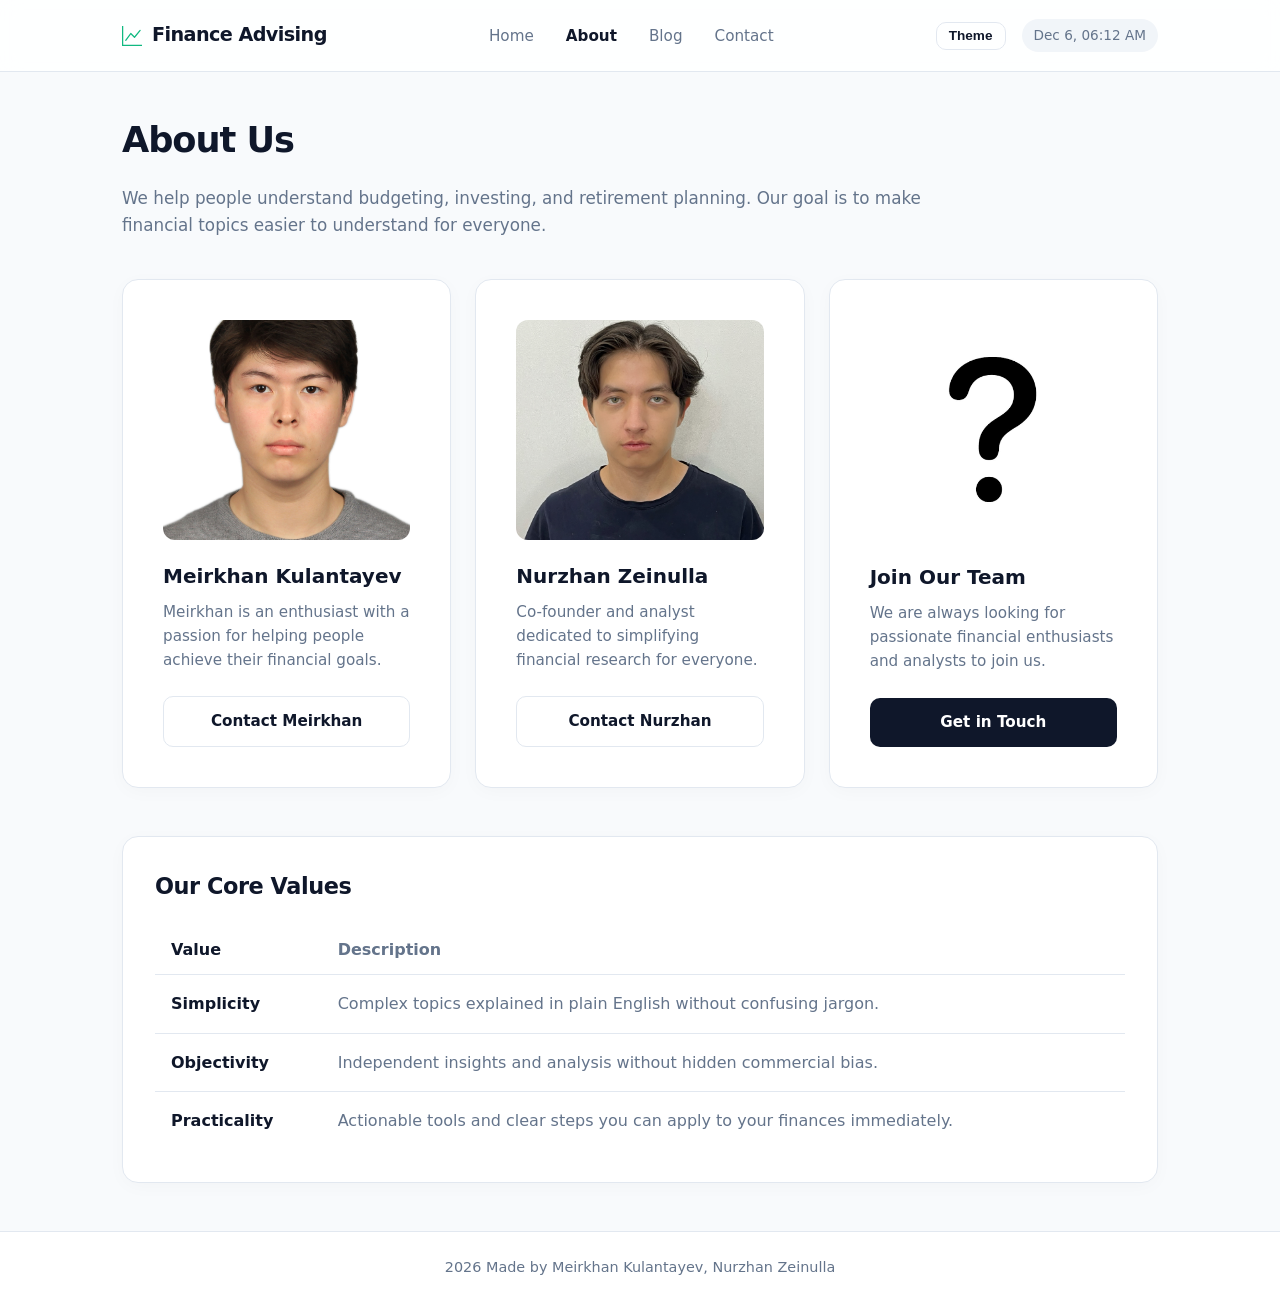
==== commit dc5e27e9: "stable 11" ====
--- a/about.html
+++ b/about.html
@@ -21,6 +21,10 @@
                 <li><a href="blog.html">Blog</a></li>
                 <li><a href="contact.html">Contact</a></li>
             </ul>
+            <div class="header-controls">
+                <button id="bg-color-btn" class="btn btn-outline" style="padding: 0.35rem 0.75rem; font-size: 0.85rem;">Theme</button>
+                <span id="datetime-display" class="datetime-badge"></span>
+            </div>
         </nav>
     </header>
 
--- a/css/style.css
+++ b/css/style.css
@@ -333,6 +333,24 @@
     display: block;
 }
 
+body.dark-mode .carousel-control {
+    background: rgba(30, 41, 59, 0.9);
+    color: var(--text-main);
+    border-color: var(--border);
+}
+
+body.dark-mode .carousel-control:hover {
+    background: var(--accent);
+    color: #0f172a;
+    border-color: var(--accent);
+}
+
+body.dark-mode .filter-btn.active {
+    background-color: var(--accent);
+    color: #0f172a;
+    border-color: var(--accent);
+}
+
 .gallery-photo {
     width: 100%;
     height: 420px;
@@ -381,4 +399,53 @@
     .bento-grid {
         grid-template-columns: repeat(2, 1fr);
     }
+}
+
+body.dark-mode {
+    --bg: #0f172a;
+    --surface: #1e293b;
+    --text-main: #f8fafc;
+    --text-muted: #94a3b8;
+    --border: #334155;
+}
+
+body.dark-mode header {
+    background: rgba(15, 23, 42, 0.85);
+}
+
+body.dark-mode .datetime-badge {
+    background: #334155;
+    color: var(--text-main);
+}
+
+body.dark-mode .btn-success {
+    background-color: var(--accent);
+    color: #0f172a;
+}
+
+body.dark-mode .btn-success:hover {
+    background-color: var(--accent-hover);
+    color: #ffffff;
+}
+
+body.dark-mode .btn-outline {
+    border-color: var(--border);
+    color: var(--text-main);
+}
+
+body.dark-mode .btn-outline:hover {
+    border-color: var(--text-main);
+    background-color: #334155;
+}
+
+body.dark-mode .form-control,
+body.dark-mode .form-select,
+body.dark-mode textarea {
+    background: #0f172a;
+    color: #f8fafc;
+}
+
+@keyframes fadeIn {
+    from { opacity: 0; transform: translateY(5px); }
+    to { opacity: 1; transform: translateY(0); }
 }
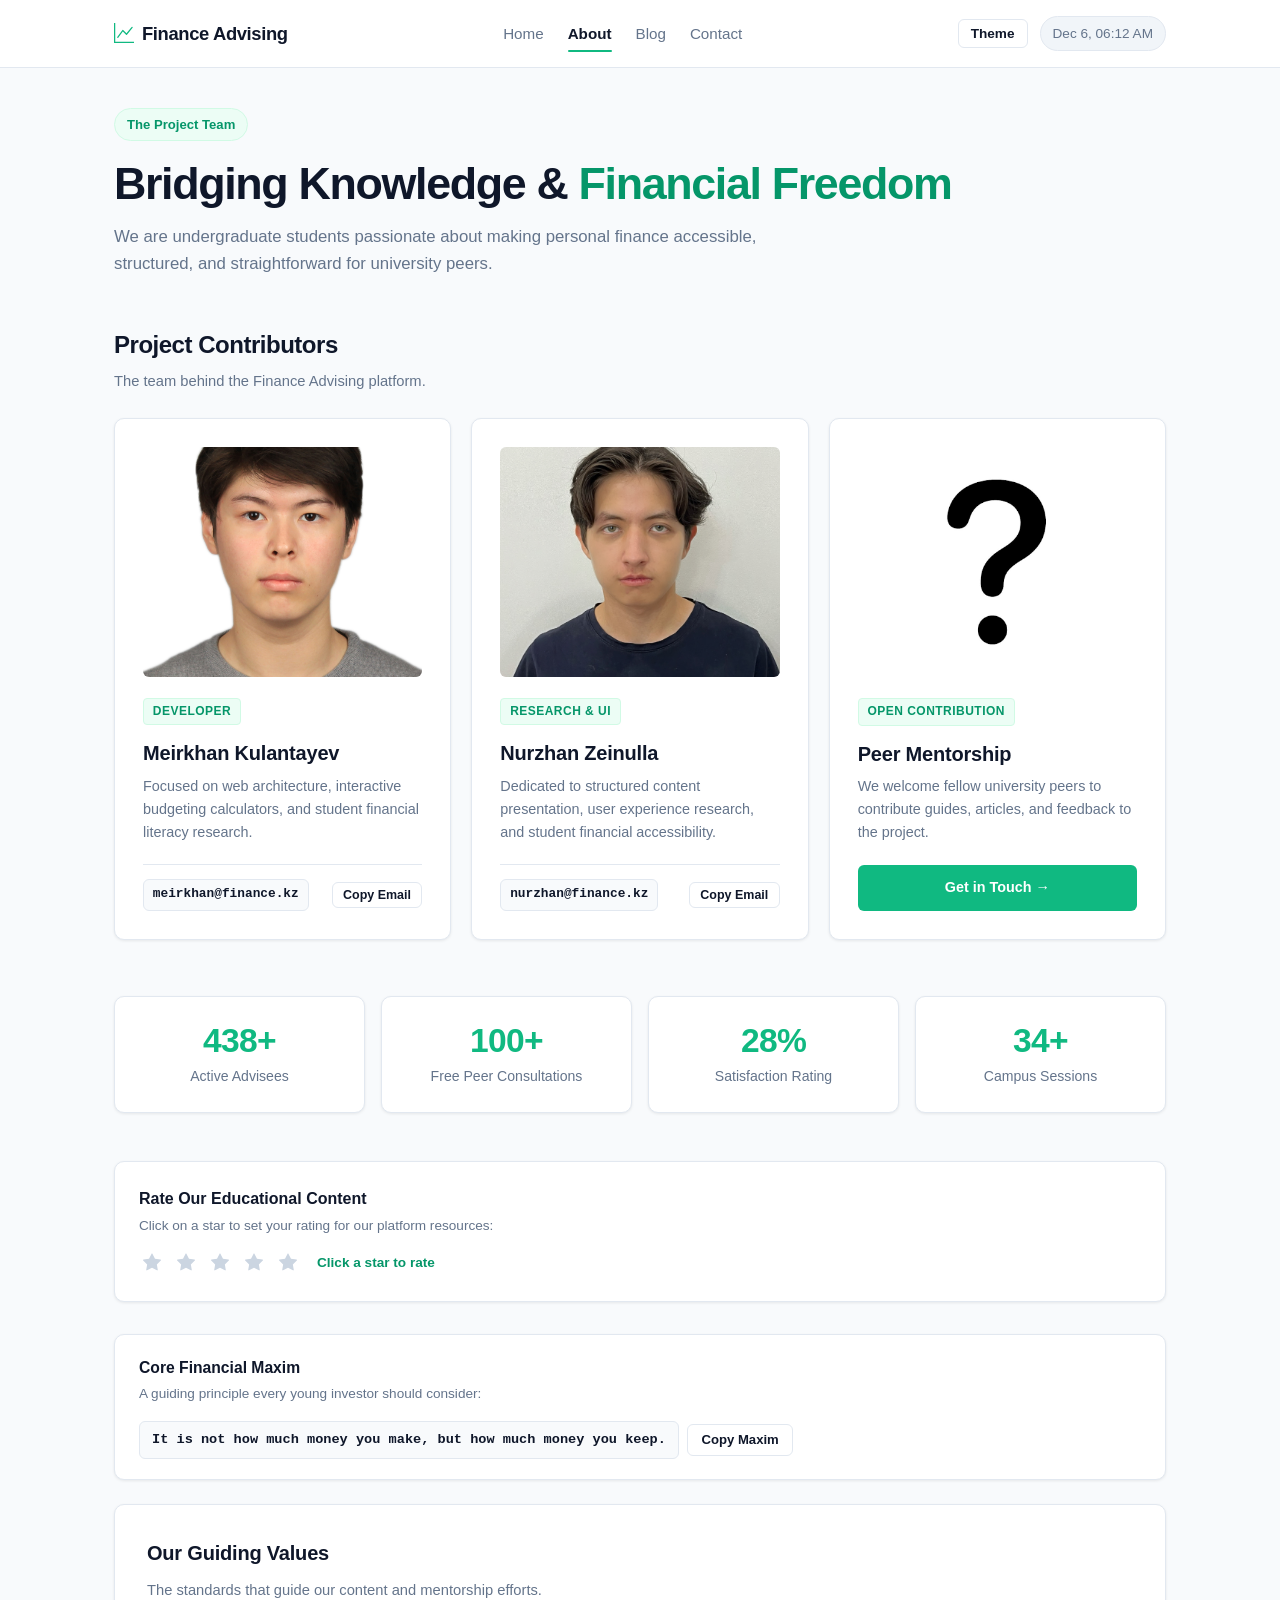
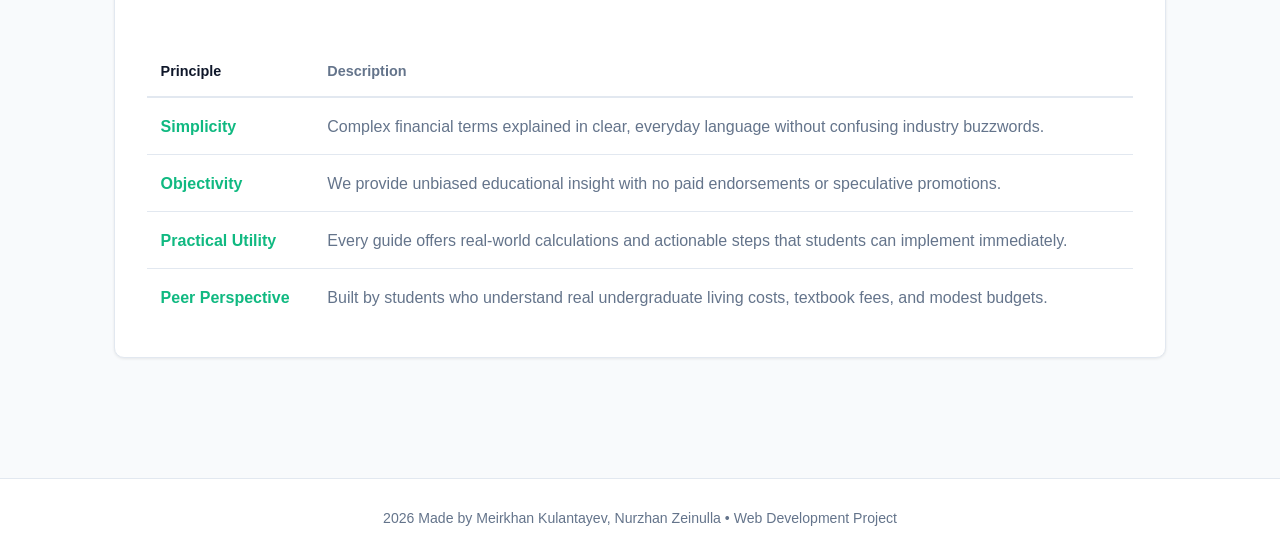
==== commit 8ce2cfbd: "stable 12" ====
--- a/about.html
+++ b/about.html
@@ -5,8 +5,12 @@
     <meta name="viewport" content="width=device-width, initial-scale=1">
     <title>About Us | Finance Advising</title>
     <link rel="stylesheet" href="css/style.css">
+    <script src="https://code.jquery.com/jquery-3.7.1.min.js"></script>
+    <script src="js/script.js"></script>
 </head>
 <body>
+    <div id="scroll-progress-bar"></div>
+
     <header>
         <nav class="navbar">
             <a class="navbar-brand" href="index.html">
@@ -22,69 +26,184 @@
                 <li><a href="contact.html">Contact</a></li>
             </ul>
             <div class="header-controls">
-                <button id="bg-color-btn" class="btn btn-outline" style="padding: 0.35rem 0.75rem; font-size: 0.85rem;">Theme</button>
+                <button id="bg-color-btn" class="btn btn-outline" style="padding: 0.35rem 0.75rem; font-size: 0.85rem;" type="button">Theme</button>
                 <span id="datetime-display" class="datetime-badge"></span>
             </div>
         </nav>
     </header>
 
     <main>
-        <h1 class="hero-title" style="font-size: 2.2rem; margin-bottom: 1.5rem;">About Us</h1>
-        <section style="margin-bottom: 3rem;">
-            <p style="color: var(--text-muted); font-size: 1.05rem; max-width: 800px; margin-bottom: 2.5rem;">We help people understand budgeting, investing, and retirement planning. Our goal is to make financial topics easier to understand for everyone.</p>
-            
+        <section class="hero-section">
+            <div class="hero-pill">
+                <span>The Project Team</span>
+            </div>
+            <h1 class="hero-title" style="margin-bottom: 0.85rem;">
+                Bridging Knowledge &amp; <span class="highlight-text">Financial Freedom</span>
+            </h1>
+            <p class="hero-subtitle">
+                We are undergraduate students passionate about making personal finance accessible, structured, and straightforward for university peers.
+            </p>
+        </section>
+
+        <section style="margin-bottom: 3.5rem;">
+            <div class="section-header">
+                <h2 class="section-title">Project Contributors</h2>
+                <p class="section-subtitle">The team behind the Finance Advising platform.</p>
+            </div>
+
             <div class="bento-grid" style="grid-template-columns: repeat(auto-fit, minmax(280px, 1fr));">
                 <div class="bento-card">
-                    <img src="images/Kulantaev_Meirkhan_Kairgaliuly OG.jpg" class="team-photo" alt="Meirkhan Kulantayev" style="width: 100%; height: 220px; object-fit: cover; border-radius: 12px; margin-bottom: 1.25rem; background: #f1f5f9;">
-                    <div>
-                        <h3 style="font-size: 1.25rem; margin-bottom: 0.5rem;">Meirkhan Kulantayev</h3>
-                        <p style="color: var(--text-muted); font-size: 0.95rem; margin-bottom: 1.5rem;">Meirkhan is an enthusiast with a passion for helping people achieve their financial goals.</p>
-                    </div>
-                    <a class="btn btn-outline" href="contact.html" style="width: 100%;">Contact Meirkhan</a>
+                    <img src="images/Kulantaev_Meirkhan_Kairgaliuly OG.jpg" class="team-photo" alt="Meirkhan Kulantayev" style="width: 100%; height: 230px; object-fit: cover; border-radius: var(--radius-sm); margin-bottom: 1.25rem;">
+                    <div>
+                        <span class="feature-badge">Developer</span>
+                        <h3 style="font-size: 1.25rem; margin-bottom: 0.35rem;">Meirkhan Kulantayev</h3>
+                        <p style="color: var(--text-muted); font-size: 0.9rem; margin-bottom: 1.25rem;">
+                            Focused on web architecture, interactive budgeting calculators, and student financial literacy research.
+                        </p>
+                    </div>
+                    <div style="display: flex; align-items: center; justify-content: space-between; border-top: 1px solid var(--border); padding-top: 0.85rem; gap: 8px;">
+                        <span class="copy-text" style="font-size: 0.8rem; padding: 0.3rem 0.55rem;">meirkhan@finance.kz</span>
+                        <div class="copy-btn-wrapper">
+                            <button class="btn btn-outline copy-btn" data-copy="meirkhan@finance.kz" type="button" style="padding: 0.3rem 0.65rem; font-size: 0.78rem;">
+                                Copy Email
+                            </button>
+                            <span class="copy-tooltip">Copied to clipboard!</span>
+                        </div>
+                    </div>
                 </div>
 
                 <div class="bento-card">
-                    <img src="images/Zeinulla_Nurzhan.jpg" class="team-photo" alt="Nurzhan Zeinulla" style="width: 100%; height: 220px; object-fit: cover; border-radius: 12px; margin-bottom: 1.25rem; background: #f1f5f9;">
-                    <div>
-                        <h3 style="font-size: 1.25rem; margin-bottom: 0.5rem;">Nurzhan Zeinulla</h3>
-                        <p style="color: var(--text-muted); font-size: 0.95rem; margin-bottom: 1.5rem;">Co-founder and analyst dedicated to simplifying financial research for everyone.</p>
-                    </div>
-                    <a class="btn btn-outline" href="contact.html" style="width: 100%;">Contact Nurzhan</a>
+                    <img src="images/Zeinulla_Nurzhan.jpg" class="team-photo" alt="Nurzhan Zeinulla" style="width: 100%; height: 230px; object-fit: cover; border-radius: var(--radius-sm); margin-bottom: 1.25rem;">
+                    <div>
+                        <span class="feature-badge">Research &amp; UI</span>
+                        <h3 style="font-size: 1.25rem; margin-bottom: 0.35rem;">Nurzhan Zeinulla</h3>
+                        <p style="color: var(--text-muted); font-size: 0.9rem; margin-bottom: 1.25rem;">
+                            Dedicated to structured content presentation, user experience research, and student financial accessibility.
+                        </p>
+                    </div>
+                    <div style="display: flex; align-items: center; justify-content: space-between; border-top: 1px solid var(--border); padding-top: 0.85rem; gap: 8px;">
+                        <span class="copy-text" style="font-size: 0.8rem; padding: 0.3rem 0.55rem;">nurzhan@finance.kz</span>
+                        <div class="copy-btn-wrapper">
+                            <button class="btn btn-outline copy-btn" data-copy="nurzhan@finance.kz" type="button" style="padding: 0.3rem 0.65rem; font-size: 0.78rem;">
+                                Copy Email
+                            </button>
+                            <span class="copy-tooltip">Copied to clipboard!</span>
+                        </div>
+                    </div>
                 </div>
 
                 <div class="bento-card">
-                    <img src="images/what.png" class="team-photo" alt="Open position" style="width: 100%; height: 220px; object-fit: cover; border-radius: 12px; margin-bottom: 1.25rem; background: #f1f5f9;">
-                    <div>
-                        <h3 style="font-size: 1.25rem; margin-bottom: 0.5rem;">Join Our Team</h3>
-                        <p style="color: var(--text-muted); font-size: 0.95rem; margin-bottom: 1.5rem;">We are always looking for passionate financial enthusiasts and analysts to join us.</p>
-                    </div>
-                    <a class="btn btn-success" href="contact.html" style="width: 100%;">Get in Touch</a>
-                </div>
-            </div>
-        </section>
-
-        <section class="bento-card" style="padding: 2rem;">
-            <h2 style="font-size: 1.4rem; margin-bottom: 1.25rem;">Our Core Values</h2>
+                    <img src="images/what.png" class="team-photo" alt="Open Position" style="width: 100%; height: 230px; object-fit: cover; border-radius: var(--radius-sm); margin-bottom: 1.25rem;">
+                    <div>
+                        <span class="feature-badge">Open Contribution</span>
+                        <h3 style="font-size: 1.25rem; margin-bottom: 0.35rem;">Peer Mentorship</h3>
+                        <p style="color: var(--text-muted); font-size: 0.9rem; margin-bottom: 1.25rem;">
+                            We welcome fellow university peers to contribute guides, articles, and feedback to the project.
+                        </p>
+                    </div>
+                    <div>
+                        <a class="btn btn-primary" href="contact.html" style="width: 100%;">Get in Touch &rarr;</a>
+                    </div>
+                </div>
+            </div>
+        </section>
+
+        <section class="stats-grid">
+            <div class="stat-card">
+                <div class="stat-number-wrapper">
+                    <span class="counter-number" data-target="1500" data-suffix="+">0</span>
+                </div>
+                <div class="stat-label">Active Advisees</div>
+            </div>
+            <div class="stat-card">
+                <div class="stat-number-wrapper">
+                    <span class="counter-number" data-target="350" data-suffix="+">0</span>
+                </div>
+                <div class="stat-label">Free Peer Consultations</div>
+            </div>
+            <div class="stat-card">
+                <div class="stat-number-wrapper">
+                    <span class="counter-number" data-target="98" data-suffix="%">0</span>
+                </div>
+                <div class="stat-label">Satisfaction Rating</div>
+            </div>
+            <div class="stat-card">
+                <div class="stat-number-wrapper">
+                    <span class="counter-number" data-target="120" data-suffix="+">0</span>
+                </div>
+                <div class="stat-label">Campus Sessions</div>
+            </div>
+        </section>
+
+        <section class="rating-widget">
+            <div class="rating-header">
+                <h4>Rate Our Educational Content</h4>
+                <p>Click on a star to set your rating for our platform resources:</p>
+            </div>
+            <div class="rating-stars-row">
+                <button class="rating-star-btn" type="button" aria-label="1 star">
+                    <svg width="18" height="18" viewBox="0 0 16 16" fill="currentColor"><path d="M3.612 15.443c-.386.198-.824-.149-.746-.592l.83-4.73L.173 6.765c-.329-.314-.158-.888.283-.95l4.898-.696L7.538.792c.197-.39.73-.39.927 0l2.184 4.327 4.898.696c.441.062.612.636.282.95l-3.522 3.356.83 4.73c.078.443-.36.79-.746.592L8 13.187l-4.389 2.256z"/></svg>
+                </button>
+                <button class="rating-star-btn" type="button" aria-label="2 stars">
+                    <svg width="18" height="18" viewBox="0 0 16 16" fill="currentColor"><path d="M3.612 15.443c-.386.198-.824-.149-.746-.592l.83-4.73L.173 6.765c-.329-.314-.158-.888.283-.95l4.898-.696L7.538.792c.197-.39.73-.39.927 0l2.184 4.327 4.898.696c.441.062.612.636.282.95l-3.522 3.356.83 4.73c.078.443-.36.79-.746.592L8 13.187l-4.389 2.256z"/></svg>
+                </button>
+                <button class="rating-star-btn" type="button" aria-label="3 stars">
+                    <svg width="18" height="18" viewBox="0 0 16 16" fill="currentColor"><path d="M3.612 15.443c-.386.198-.824-.149-.746-.592l.83-4.73L.173 6.765c-.329-.314-.158-.888.283-.95l4.898-.696L7.538.792c.197-.39.73-.39.927 0l2.184 4.327 4.898.696c.441.062.612.636.282.95l-3.522 3.356.83 4.73c.078.443-.36.79-.746.592L8 13.187l-4.389 2.256z"/></svg>
+                </button>
+                <button class="rating-star-btn" type="button" aria-label="4 stars">
+                    <svg width="18" height="18" viewBox="0 0 16 16" fill="currentColor"><path d="M3.612 15.443c-.386.198-.824-.149-.746-.592l.83-4.73L.173 6.765c-.329-.314-.158-.888.283-.95l4.898-.696L7.538.792c.197-.39.73-.39.927 0l2.184 4.327 4.898.696c.441.062.612.636.282.95l-3.522 3.356.83 4.73c.078.443-.36.79-.746.592L8 13.187l-4.389 2.256z"/></svg>
+                </button>
+                <button class="rating-star-btn" type="button" aria-label="5 stars">
+                    <svg width="18" height="18" viewBox="0 0 16 16" fill="currentColor"><path d="M3.612 15.443c-.386.198-.824-.149-.746-.592l.83-4.73L.173 6.765c-.329-.314-.158-.888.283-.95l4.898-.696L7.538.792c.197-.39.73-.39.927 0l2.184 4.327 4.898.696c.441.062.612.636.282.95l-3.522 3.356.83 4.73c.078.443-.36.79-.746.592L8 13.187l-4.389 2.256z"/></svg>
+                </button>
+                <span id="rating-feedback" class="rating-feedback-text">Click a star to rate</span>
+            </div>
+        </section>
+
+        <section class="copy-snippet-card">
+            <div class="copy-snippet-header">
+                <h4>Core Financial Maxim</h4>
+                <p>A guiding principle every young investor should consider:</p>
+            </div>
+            <div class="copy-action-group">
+                <code class="copy-text">It is not how much money you make, but how much money you keep.</code>
+                <div class="copy-btn-wrapper">
+                    <button class="btn btn-outline copy-btn" type="button">Copy Maxim</button>
+                    <span class="copy-tooltip">Copied to clipboard!</span>
+                </div>
+            </div>
+        </section>
+
+        <section class="bento-card" style="padding: 2rem; margin-bottom: 3.5rem;">
+            <div class="section-header">
+                <h2 class="section-title">Our Guiding Values</h2>
+                <p class="section-subtitle">The standards that guide our content and mentorship efforts.</p>
+            </div>
+
             <div style="overflow-x: auto;">
                 <table style="width: 100%; border-collapse: collapse; text-align: left;">
                     <thead>
-                        <tr style="border-bottom: 1px solid var(--border);">
-                            <th style="padding: 0.75rem 1rem; color: var(--text-main);">Value</th>
-                            <th style="padding: 0.75rem 1rem; color: var(--text-muted);">Description</th>
+                        <tr style="border-bottom: 2px solid var(--border);">
+                            <th style="padding: 0.85rem; color: var(--text-main); font-weight: 700; font-size: 0.9rem;">Principle</th>
+                            <th style="padding: 0.85rem; color: var(--text-muted); font-weight: 700; font-size: 0.9rem;">Description</th>
                         </tr>
                     </thead>
                     <tbody>
                         <tr style="border-bottom: 1px solid var(--border);">
-                            <td style="padding: 1rem; font-weight: 600;">Simplicity</td>
-                            <td style="padding: 1rem; color: var(--text-muted);">Complex topics explained in plain English without confusing jargon.</td>
+                            <td style="padding: 0.95rem 0.85rem; font-weight: 600; color: var(--primary);">Simplicity</td>
+                            <td style="padding: 0.95rem 0.85rem; color: var(--text-muted);">Complex financial terms explained in clear, everyday language without confusing industry buzzwords.</td>
                         </tr>
                         <tr style="border-bottom: 1px solid var(--border);">
-                            <td style="padding: 1rem; font-weight: 600;">Objectivity</td>
-                            <td style="padding: 1rem; color: var(--text-muted);">Independent insights and analysis without hidden commercial bias.</td>
+                            <td style="padding: 0.95rem 0.85rem; font-weight: 600; color: var(--primary);">Objectivity</td>
+                            <td style="padding: 0.95rem 0.85rem; color: var(--text-muted);">We provide unbiased educational insight with no paid endorsements or speculative promotions.</td>
+                        </tr>
+                        <tr style="border-bottom: 1px solid var(--border);">
+                            <td style="padding: 0.95rem 0.85rem; font-weight: 600; color: var(--primary);">Practical Utility</td>
+                            <td style="padding: 0.95rem 0.85rem; color: var(--text-muted);">Every guide offers real-world calculations and actionable steps that students can implement immediately.</td>
                         </tr>
                         <tr>
-                            <td style="padding: 1rem; font-weight: 600;">Practicality</td>
-                            <td style="padding: 1rem; color: var(--text-muted);">Actionable tools and clear steps you can apply to your finances immediately.</td>
+                            <td style="padding: 0.95rem 0.85rem; font-weight: 600; color: var(--primary);">Peer Perspective</td>
+                            <td style="padding: 0.95rem 0.85rem; color: var(--text-muted);">Built by students who understand real undergraduate living costs, textbook fees, and modest budgets.</td>
                         </tr>
                     </tbody>
                 </table>
@@ -93,9 +212,9 @@
     </main>
 
     <footer>
-        <p>2026 Made by Meirkhan Kulantayev, Nurzhan Zeinulla</p>
+        <p>2026 Made by Meirkhan Kulantayev, Nurzhan Zeinulla &bull; Web Development Project</p>
     </footer>
 
-    <script src="js/script.js"></script>
+    <div id="toast-container"></div>
 </body>
-</html>+</html>
--- a/css/style.css
+++ b/css/style.css
@@ -7,28 +7,36 @@
 :root {
     --bg: #f8fafc;
     --surface: #ffffff;
+    --surface-hover: #f1f5f9;
     --text-main: #0f172a;
     --text-muted: #64748b;
+    --primary: #10b981;
+    --primary-hover: #059669;
+    --primary-light: #ecfdf5;
     --accent: #10b981;
     --accent-hover: #059669;
+    --accent-light: #ecfdf5;
     --border: #e2e8f0;
-    --radius: 16px;
+    --border-dark: #cbd5e1;
+    --radius: 10px;
+    --radius-sm: 6px;
+    --shadow-sm: 0 1px 3px rgba(0, 0, 0, 0.08);
+    --shadow-md: 0 4px 12px rgba(0, 0, 0, 0.08);
 }
 
 body {
-    font-family: system-ui, -apple-system, BlinkMacSystemFont, "Segoe UI", Roboto, sans-serif;
+    font-family: -apple-system, BlinkMacSystemFont, "Segoe UI", Roboto, Helvetica, Arial, sans-serif;
     background-color: var(--bg);
     color: var(--text-main);
     display: flex;
     flex-direction: column;
     min-height: 100vh;
     line-height: 1.6;
-    transition: background-color 0.3s ease;
+    transition: background-color 0.25s ease, color 0.25s ease;
 }
 
 header {
-    background: rgba(255, 255, 255, 0.85);
-    backdrop-filter: blur(10px);
+    background: #ffffff;
     border-bottom: 1px solid var(--border);
     position: sticky;
     top: 0;
@@ -41,30 +49,31 @@
     align-items: center;
     max-width: 1100px;
     margin: 0 auto;
-    padding: 1.2rem 2rem;
-    gap: 1rem;
+    padding: 1rem 1.5rem;
+    gap: 1.25rem;
     flex-wrap: wrap;
 }
 
 .navbar-brand {
     color: var(--text-main);
     text-decoration: none;
-    font-size: 1.2rem;
-    font-weight: 800;
-    letter-spacing: -0.03em;
-    display: flex;
-    align-items: center;
-    gap: 10px;
+    font-size: 1.15rem;
+    font-weight: 700;
+    display: flex;
+    align-items: center;
+    gap: 8px;
+    letter-spacing: -0.02em;
 }
 
 .navbar-brand svg {
-    fill: var(--accent);
+    fill: var(--primary);
 }
 
 .nav-links {
     list-style: none;
     display: flex;
-    gap: 2rem;
+    align-items: center;
+    gap: 1.5rem;
 }
 
 .nav-links a {
@@ -72,7 +81,9 @@
     text-decoration: none;
     font-weight: 500;
     font-size: 0.95rem;
-    transition: color 0.2s;
+    padding: 0.25rem 0;
+    position: relative;
+    transition: color 0.2s ease;
 }
 
 .nav-links a:hover,
@@ -81,41 +92,117 @@
     font-weight: 600;
 }
 
+.nav-links a:focus {
+    outline: none;
+    color: var(--primary);
+}
+
+.nav-links a.active::after {
+    content: "";
+    position: absolute;
+    bottom: -6px;
+    left: 0;
+    width: 100%;
+    height: 2px;
+    background: var(--primary);
+    border-radius: 1px;
+}
+
 .header-controls {
     display: flex;
     align-items: center;
-    gap: 1rem;
+    gap: 0.75rem;
 }
 
 .datetime-badge {
     color: var(--text-muted);
     font-size: 0.85rem;
+    font-weight: 500;
     background: #f1f5f9;
     padding: 0.35rem 0.75rem;
-    border-radius: 30px;
+    border-radius: 20px;
+    border: 1px solid var(--border);
 }
 
 main {
     max-width: 1100px;
     width: 100%;
     margin: 0 auto;
-    padding: 3rem 2rem;
+    padding: 2.5rem 1.5rem 4rem;
     flex-grow: 1;
 }
 
+.hero-section {
+    margin-bottom: 3rem;
+}
+
+.hero-pill {
+    display: inline-block;
+    padding: 0.3rem 0.75rem;
+    background: var(--primary-light);
+    color: var(--primary-hover);
+    border-radius: 20px;
+    font-size: 0.82rem;
+    font-weight: 600;
+    margin-bottom: 1rem;
+    border: 1px solid #d1fae5;
+}
+
 .hero-title {
-    font-size: 2.8rem;
+    font-size: 2.6rem;
     font-weight: 800;
     letter-spacing: -0.03em;
-    line-height: 1.15;
-    margin-bottom: 2.5rem;
-    color: var(--text-main);
+    line-height: 1.2;
+    margin-bottom: 1rem;
+    color: var(--text-main);
+}
+
+.hero-title .highlight-text {
+    color: var(--primary-hover);
+}
+
+#hero-greeting {
+    display: inline-block;
+    color: var(--primary);
+    font-weight: 700;
+}
+
+.hero-subtitle {
+    font-size: 1.05rem;
+    color: var(--text-muted);
+    max-width: 650px;
+    line-height: 1.6;
+    margin-bottom: 1.75rem;
+}
+
+.hero-actions {
+    display: flex;
+    gap: 10px;
+    flex-wrap: wrap;
+    align-items: center;
+}
+
+.section-header {
+    margin-bottom: 1.5rem;
+}
+
+.section-title {
+    font-size: 1.5rem;
+    font-weight: 700;
+    letter-spacing: -0.02em;
+    color: var(--text-main);
+    margin-bottom: 0.4rem;
+}
+
+.section-subtitle {
+    font-size: 0.92rem;
+    color: var(--text-muted);
 }
 
 .bento-grid {
     display: grid;
     grid-template-columns: 1fr;
-    gap: 1.5rem;
+    gap: 1.25rem;
     margin-bottom: 3rem;
 }
 
@@ -123,44 +210,62 @@
     background: var(--surface);
     border: 1px solid var(--border);
     border-radius: var(--radius);
-    padding: 2.5rem;
+    padding: 1.75rem;
     display: flex;
     flex-direction: column;
     justify-content: space-between;
-    box-shadow: 0 4px 20px -2px rgba(0, 0, 0, 0.03);
-    transition: transform 0.2s ease, box-shadow 0.2s ease;
+    box-shadow: var(--shadow-sm);
+    transition: border-color 0.2s ease, transform 0.2s ease;
 }
 
 .bento-card:hover {
-    transform: translateY(-3px);
-    box-shadow: 0 10px 30px -4px rgba(0, 0, 0, 0.06);
-}
-
-.bento-card h2 {
-    font-size: 1.6rem;
+    border-color: var(--primary);
+    transform: translateY(-2px);
+}
+
+.bento-card h2, .bento-card h3 {
+    font-size: 1.25rem;
     font-weight: 700;
+    margin-bottom: 0.6rem;
+    letter-spacing: -0.01em;
+    color: var(--text-main);
+}
+
+.bento-card p {
+    color: var(--text-muted);
+    margin-bottom: 1.25rem;
+    font-size: 0.92rem;
+}
+
+.feature-badge {
+    display: inline-block;
+    padding: 0.2rem 0.55rem;
+    border-radius: 4px;
+    font-size: 0.75rem;
+    font-weight: 600;
+    text-transform: uppercase;
+    letter-spacing: 0.04em;
+    background: var(--primary-light);
+    color: var(--primary-hover);
     margin-bottom: 0.75rem;
-    letter-spacing: -0.02em;
-}
-
-.bento-card p {
-    color: var(--text-muted);
-    margin-bottom: 2rem;
-    font-size: 1rem;
+    border: 1px solid #d1fae5;
+    width: fit-content;
 }
 
 .btn {
     display: inline-flex;
     align-items: center;
     justify-content: center;
-    padding: 0.75rem 1.4rem;
-    border-radius: 10px;
+    gap: 6px;
+    padding: 0.65rem 1.25rem;
+    border-radius: var(--radius-sm);
     text-decoration: none;
     font-weight: 600;
-    font-size: 0.95rem;
+    font-size: 0.9rem;
     cursor: pointer;
-    border: none;
-    transition: all 0.2s ease;
+    border: 1px solid transparent;
+    transition: background-color 0.15s ease, border-color 0.15s ease;
+    user-select: none;
 }
 
 .btn-success {
@@ -172,24 +277,566 @@
     background-color: #334155;
 }
 
+.btn-primary {
+    background-color: var(--primary);
+    color: #ffffff;
+}
+
+.btn-primary:hover {
+    background-color: var(--primary-hover);
+}
+
 .btn-outline {
-    background-color: transparent;
-    border: 1px solid var(--border);
+    background-color: #ffffff;
+    border-color: var(--border);
     color: var(--text-main);
 }
 
 .btn-outline:hover {
+    border-color: var(--border-dark);
+    background-color: var(--surface-hover);
+}
+
+.btn:disabled {
+    opacity: 0.65;
+    cursor: not-allowed;
+}
+
+#scroll-progress-bar {
+    position: fixed;
+    top: 0;
+    left: 0;
+    height: 3px;
+    background: var(--primary);
+    width: 0%;
+    z-index: 9999;
+    transition: width 0.1s ease-out;
+}
+
+.stats-grid {
+    display: grid;
+    grid-template-columns: repeat(auto-fit, minmax(200px, 1fr));
+    gap: 1rem;
+    margin-bottom: 3rem;
+}
+
+.stat-card {
+    background: var(--surface);
+    border: 1px solid var(--border);
+    border-radius: var(--radius);
+    padding: 1.5rem;
+    text-align: center;
+    box-shadow: var(--shadow-sm);
+}
+
+.stat-number-wrapper {
+    font-size: 2.1rem;
+    font-weight: 800;
+    color: var(--primary);
+    letter-spacing: -0.02em;
+    line-height: 1.2;
+    margin-bottom: 0.25rem;
+}
+
+.counter-number {
+    display: inline-block;
+}
+
+.stat-label {
+    color: var(--text-muted);
+    font-size: 0.88rem;
+    font-weight: 500;
+}
+
+.calculator-card {
+    background: var(--surface);
+    border: 1px solid var(--border);
+    border-radius: var(--radius);
+    padding: 2rem;
+    margin-bottom: 3rem;
+    box-shadow: var(--shadow-sm);
+}
+
+.calc-inputs-row {
+    display: grid;
+    grid-template-columns: 1fr auto;
+    gap: 1rem;
+    align-items: end;
+    margin-bottom: 1.5rem;
+}
+
+.calc-results-box {
+    margin-top: 1.5rem;
+    padding-top: 1.5rem;
+    border-top: 1px solid var(--border);
+    display: none;
+}
+
+.calc-breakdown-grid {
+    display: grid;
+    grid-template-columns: repeat(auto-fit, minmax(200px, 1fr));
+    gap: 1rem;
+    margin-top: 1rem;
+    margin-bottom: 1.25rem;
+}
+
+.calc-pill-card {
+    background: var(--bg);
+    border: 1px solid var(--border);
+    border-radius: var(--radius-sm);
+    padding: 1rem;
+    text-align: center;
+}
+
+.calc-pill-card h4 {
+    font-size: 0.8rem;
+    text-transform: uppercase;
+    color: var(--text-muted);
+    letter-spacing: 0.04em;
+    margin-bottom: 0.25rem;
+}
+
+.calc-pill-card .calc-amount {
+    font-size: 1.45rem;
+    font-weight: 700;
+    color: var(--text-main);
+    margin-bottom: 0.2rem;
+}
+
+.calc-pill-card p {
+    font-size: 0.78rem;
+    color: var(--text-muted);
+    margin: 0;
+}
+
+.calc-progress-visual {
+    height: 10px;
+    background: #e2e8f0;
+    border-radius: 5px;
+    overflow: hidden;
+    display: flex;
+    margin-bottom: 1rem;
+}
+
+.progress-segment-needs {
+    background: #065f46;
+    width: 50%;
+    height: 100%;
+}
+
+.progress-segment-wants {
+    background: #10b981;
+    width: 30%;
+    height: 100%;
+}
+
+.progress-segment-savings {
+    background: #34d399;
+    width: 20%;
+    height: 100%;
+}
+
+.rating-widget {
+    background: var(--surface);
+    border: 1px solid var(--border);
+    border-radius: var(--radius);
+    padding: 1.5rem;
+    margin-bottom: 2rem;
+    box-shadow: var(--shadow-sm);
+}
+
+.rating-header h4 {
+    font-size: 1rem;
+    font-weight: 700;
+    margin-bottom: 0.25rem;
+    color: var(--text-main);
+}
+
+.rating-header p {
+    font-size: 0.85rem;
+    color: var(--text-muted);
+    margin: 0;
+}
+
+.rating-stars-row {
+    display: flex;
+    align-items: center;
+    gap: 8px;
+    margin-top: 0.75rem;
+}
+
+.rating-star-btn {
+    background: transparent;
+    border: none;
+    cursor: pointer;
+    font-size: 1.5rem;
+    line-height: 1;
+    color: #cbd5e1;
+    padding: 2px 4px;
+    transition: color 0.15s ease, transform 0.15s ease;
+}
+
+.rating-star-btn:hover,
+.rating-star-btn.active {
+    color: var(--primary);
+}
+
+.rating-star-btn:hover {
+    transform: scale(1.15);
+}
+
+.rating-feedback-text {
+    font-size: 0.85rem;
+    font-weight: 600;
+    color: var(--primary-hover);
+    margin-left: 8px;
+}
+
+.search-container {
+    position: relative;
+    margin-bottom: 1.75rem;
+}
+
+.search-box-wrapper {
+    position: relative;
+    width: 100%;
+}
+
+.autocomplete-dropdown {
+    position: absolute;
+    top: calc(100% + 4px);
+    left: 0;
+    right: 0;
+    background: var(--surface);
+    border: 1px solid var(--border);
+    border-radius: var(--radius-sm);
+    box-shadow: var(--shadow-md);
+    z-index: 50;
+    display: none;
+    max-height: 220px;
+    overflow-y: auto;
+}
+
+.autocomplete-item {
+    padding: 0.7rem 1rem;
+    cursor: pointer;
+    color: var(--text-main);
+    font-size: 0.88rem;
+    display: flex;
+    align-items: center;
+    justify-content: space-between;
+    border-bottom: 1px solid var(--border);
+}
+
+.autocomplete-item:last-child {
+    border-bottom: none;
+}
+
+.autocomplete-item:hover {
+    background: var(--surface-hover);
+    color: var(--primary);
+}
+
+.autocomplete-badge {
+    font-size: 0.72rem;
+    color: var(--text-muted);
+    background: var(--bg);
+    padding: 0.15rem 0.45rem;
+    border-radius: 4px;
+}
+
+.filter-button-group {
+    display: flex;
+    gap: 8px;
+    flex-wrap: wrap;
+    margin-bottom: 1.5rem;
+}
+
+.filter-btn.active {
+    background-color: var(--text-main);
+    color: #ffffff;
     border-color: var(--text-main);
-    background-color: #f8fafc;
-}
-
-.accordion-wrapper {
+}
+
+mark.highlight {
+    background-color: #fef08a;
+    color: #0f172a;
+    padding: 0.05rem 0.25rem;
+    border-radius: 2px;
+}
+
+body.dark-mode mark.highlight {
+    background-color: #854d0e;
+    color: #fef9c3;
+}
+
+.copy-snippet-card {
+    background: var(--surface);
+    border: 1px solid var(--border);
+    border-radius: var(--radius);
+    padding: 1.25rem 1.5rem;
+    margin-bottom: 1.5rem;
+    display: flex;
+    align-items: center;
+    justify-content: space-between;
+    flex-wrap: wrap;
+    gap: 1rem;
+    box-shadow: var(--shadow-sm);
+}
+
+.copy-snippet-header h4 {
+    font-size: 0.98rem;
+    font-weight: 700;
+    margin-bottom: 0.2rem;
+    color: var(--text-main);
+}
+
+.copy-snippet-header p {
+    color: var(--text-muted);
+    font-size: 0.85rem;
+    margin: 0;
+}
+
+.copy-action-group {
+    display: flex;
+    align-items: center;
+    gap: 8px;
+    position: relative;
+}
+
+.copy-text {
+    background: var(--bg);
+    padding: 0.45rem 0.75rem;
+    border-radius: var(--radius-sm);
+    font-weight: 600;
+    border: 1px solid var(--border);
+    font-family: ui-monospace, Menlo, Monaco, Consolas, monospace;
+    font-size: 0.85rem;
+    color: var(--text-main);
+}
+
+.copy-btn-wrapper {
+    position: relative;
+    display: inline-block;
+}
+
+.copy-btn {
+    padding: 0.45rem 0.85rem;
+    font-size: 0.82rem;
+}
+
+.copy-tooltip {
+    position: absolute;
+    bottom: calc(100% + 6px);
+    left: 50%;
+    transform: translateX(-50%) translateY(3px);
+    background: #1e293b;
+    color: #ffffff;
+    padding: 0.3rem 0.6rem;
+    border-radius: 4px;
+    font-size: 0.75rem;
+    font-weight: 500;
+    white-space: nowrap;
+    opacity: 0;
+    pointer-events: none;
+    transition: opacity 0.15s ease, transform 0.15s ease;
+    z-index: 100;
+    box-shadow: var(--shadow-sm);
+}
+
+.copy-tooltip::after {
+    content: "";
+    position: absolute;
+    top: 100%;
+    left: 50%;
+    transform: translateX(-50%);
+    border-width: 4px;
+    border-style: solid;
+    border-color: #1e293b transparent transparent transparent;
+}
+
+.copy-tooltip.show {
+    opacity: 1;
+    transform: translateX(-50%) translateY(0);
+}
+
+.spinner-border {
+    display: inline-block;
+    width: 0.9rem;
+    height: 0.9rem;
+    vertical-align: -0.125em;
+    border: 2px solid currentColor;
+    border-right-color: transparent;
+    border-radius: 50%;
+    animation: spin 0.75s linear infinite;
+    margin-right: 0.4rem;
+}
+
+@keyframes spin {
+    to { transform: rotate(360deg); }
+}
+
+#toast-container {
+    position: fixed;
+    bottom: 20px;
+    right: 20px;
+    z-index: 10000;
+    display: flex;
+    flex-direction: column;
+    gap: 8px;
+    max-width: 360px;
+}
+
+.toast {
+    background: var(--surface);
+    color: var(--text-main);
+    border: 1px solid var(--border);
+    border-left: 4px solid var(--primary);
+    padding: 0.8rem 1.1rem;
+    border-radius: var(--radius-sm);
+    box-shadow: var(--shadow-md);
+    display: none;
+    font-size: 0.88rem;
+    font-weight: 500;
+}
+
+.toast.toast-error {
+    border-left-color: #dc2626;
+}
+
+.lazy-img {
+    opacity: 0;
+    transition: opacity 0.4s ease-in-out;
+}
+
+.lazy-img.loaded {
+    opacity: 1;
+}
+
+.gallery-grid {
+    display: grid;
+    grid-template-columns: repeat(auto-fill, minmax(260px, 1fr));
+    gap: 1.25rem;
+    margin-bottom: 2.5rem;
+}
+
+.gallery-card {
     background: var(--surface);
     border: 1px solid var(--border);
     border-radius: var(--radius);
     overflow: hidden;
-    margin-top: 3rem;
-    box-shadow: 0 4px 20px -2px rgba(0, 0, 0, 0.03);
+    box-shadow: var(--shadow-sm);
+}
+
+.gallery-card-img-wrapper {
+    height: 200px;
+    width: 100%;
+    background: #e2e8f0;
+    overflow: hidden;
+}
+
+.gallery-card-img-wrapper img {
+    width: 100%;
+    height: 100%;
+    object-fit: cover;
+    display: block;
+}
+
+.gallery-card-body {
+    padding: 1rem;
+}
+
+.gallery-card-title {
+    font-size: 0.98rem;
+    font-weight: 700;
+    margin-bottom: 0.25rem;
+    color: var(--text-main);
+}
+
+.gallery-card-desc {
+    font-size: 0.82rem;
+    color: var(--text-muted);
+}
+
+.form-container {
+    background: var(--surface);
+    border: 1px solid var(--border);
+    border-radius: var(--radius);
+    padding: 2rem;
+    box-shadow: var(--shadow-sm);
+}
+
+.form-group {
+    margin-bottom: 1.15rem;
+}
+
+.form-label {
+    display: block;
+    margin-bottom: 0.4rem;
+    font-weight: 600;
+    font-size: 0.85rem;
+    color: var(--text-main);
+}
+
+.form-control, .form-select, textarea {
+    width: 100%;
+    padding: 0.65rem 0.85rem;
+    background: #ffffff;
+    border: 1px solid var(--border);
+    border-radius: var(--radius-sm);
+    font-size: 0.9rem;
+    color: var(--text-main);
+    font-family: inherit;
+    transition: border-color 0.15s ease;
+}
+
+.form-control:focus, .form-select:focus, textarea:focus {
+    outline: none;
+    border-color: var(--primary);
+}
+
+.error-message {
+    color: #dc2626;
+    font-size: 0.78rem;
+    margin-top: 0.3rem;
+    display: block;
+    min-height: 1rem;
+}
+
+.contact-layout {
+    display: grid;
+    grid-template-columns: 1fr;
+    gap: 1.75rem;
+}
+
+@media (min-width: 860px) {
+    .contact-layout {
+        grid-template-columns: 1.3fr 1fr;
+    }
+}
+
+.contact-info-card {
+    background: var(--surface);
+    border: 1px solid var(--border);
+    border-radius: var(--radius);
+    padding: 2rem;
+    box-shadow: var(--shadow-sm);
+    display: flex;
+    flex-direction: column;
+    justify-content: space-between;
+}
+
+.contact-detail-item {
+    margin-bottom: 1.25rem;
+}
+
+.accordion-wrapper {
+    background: var(--surface);
+    border: 1px solid var(--border);
+    border-radius: var(--radius);
+    overflow: hidden;
+    margin-bottom: 3rem;
+    box-shadow: var(--shadow-sm);
 }
 
 .accordion-item {
@@ -204,9 +851,9 @@
     width: 100%;
     background: transparent;
     border: none;
-    padding: 1.25rem 2rem;
+    padding: 1.1rem 1.5rem;
     text-align: left;
-    font-size: 1.05rem;
+    font-size: 0.98rem;
     font-weight: 600;
     cursor: pointer;
     display: flex;
@@ -216,23 +863,34 @@
 }
 
 .accordion-header:hover {
-    background-color: #f8fafc;
+    background-color: var(--surface-hover);
+}
+
+.accordion-header::after {
+    content: "+";
+    font-size: 1.2rem;
+    font-weight: 400;
+    transition: transform 0.2s ease;
+}
+
+.accordion-header[aria-expanded="true"]::after {
+    transform: rotate(45deg);
 }
 
 .accordion-content {
     max-height: 0;
     overflow: hidden;
-    transition: max-height 0.3s ease, padding 0.3s ease;
-    padding: 0 2rem;
-    color: var(--text-muted);
+    transition: max-height 0.25s ease, padding 0.25s ease;
+    padding: 0 1.5rem;
+    color: var(--text-muted);
+    font-size: 0.9rem;
 }
 
 .modal-overlay {
     display: none;
     position: fixed;
     inset: 0;
-    background: rgba(15, 23, 42, 0.4);
-    backdrop-filter: blur(4px);
+    background: rgba(15, 23, 42, 0.45);
     justify-content: center;
     align-items: center;
     z-index: 1000;
@@ -241,82 +899,37 @@
 .modal-container {
     background: var(--surface);
     border: 1px solid var(--border);
-    padding: 2.5rem;
+    padding: 2rem;
     border-radius: var(--radius);
     width: 90%;
     max-width: 420px;
     position: relative;
-    box-shadow: 0 20px 25px -5px rgba(0, 0, 0, 0.1);
+    box-shadow: var(--shadow-md);
 }
 
 .modal-close {
     position: absolute;
-    top: 15px;
-    right: 20px;
+    top: 14px;
+    right: 16px;
     background: none;
     border: none;
-    font-size: 1.25rem;
+    font-size: 1.4rem;
     cursor: pointer;
     color: var(--text-muted);
 }
 
 .modal-close:hover {
     color: var(--text-main);
-}
-
-.form-container {
-    background: var(--surface);
-    border: 1px solid var(--border);
-    border-radius: var(--radius);
-    padding: 3rem;
-    max-width: 650px;
-    margin: 0 auto;
-    box-shadow: 0 4px 20px -2px rgba(0, 0, 0, 0.03);
-}
-
-.form-group {
-    margin-bottom: 1.25rem;
-}
-
-.form-label {
-    display: block;
-    margin-bottom: 0.5rem;
-    font-weight: 600;
-    font-size: 0.9rem;
-}
-
-.form-control, .form-select, textarea {
-    width: 100%;
-    padding: 0.75rem 1rem;
-    background: #f8fafc;
-    border: 1px solid var(--border);
-    border-radius: 10px;
-    font-size: 0.95rem;
-    color: var(--text-main);
-    transition: border-color 0.2s;
-}
-
-.form-control:focus, .form-select:focus, textarea:focus {
-    outline: none;
-    border-color: var(--text-main);
-    background: var(--surface);
-}
-
-.error-message {
-    color: #dc2626;
-    font-size: 0.8rem;
-    margin-top: 0.3rem;
-    display: block;
 }
 
 .custom-carousel {
     position: relative;
     max-width: 800px;
-    margin: 0 auto;
+    margin: 0 auto 3rem;
     overflow: hidden;
     border-radius: var(--radius);
     border: 1px solid var(--border);
-    box-shadow: 0 4px 20px -2px rgba(0, 0, 0, 0.03);
+    box-shadow: var(--shadow-sm);
 }
 
 .carousel-inner {
@@ -333,27 +946,9 @@
     display: block;
 }
 
-body.dark-mode .carousel-control {
-    background: rgba(30, 41, 59, 0.9);
-    color: var(--text-main);
-    border-color: var(--border);
-}
-
-body.dark-mode .carousel-control:hover {
-    background: var(--accent);
-    color: #0f172a;
-    border-color: var(--accent);
-}
-
-body.dark-mode .filter-btn.active {
-    background-color: var(--accent);
-    color: #0f172a;
-    border-color: var(--accent);
-}
-
 .gallery-photo {
     width: 100%;
-    height: 420px;
+    height: 400px;
     object-fit: cover;
     display: block;
 }
@@ -362,11 +957,11 @@
     position: absolute;
     top: 50%;
     transform: translateY(-50%);
-    background: rgba(255, 255, 255, 0.9);
-    color: var(--text-main);
-    border: 1px solid var(--border);
-    width: 40px;
-    height: 40px;
+    background: #ffffff;
+    color: var(--text-main);
+    border: 1px solid var(--border);
+    width: 38px;
+    height: 38px;
     cursor: pointer;
     font-size: 1rem;
     border-radius: 50%;
@@ -374,24 +969,24 @@
     align-items: center;
     justify-content: center;
     z-index: 10;
-    transition: background 0.2s;
+    transition: background-color 0.15s ease;
 }
 
 .carousel-control:hover {
     background: var(--text-main);
-    color: white;
-}
-
-.carousel-control-prev { left: 15px; }
-.carousel-control-next { right: 15px; }
+    color: #ffffff;
+}
+
+.carousel-control-prev { left: 14px; }
+.carousel-control-next { right: 14px; }
 
 footer {
     background: var(--surface);
     border-top: 1px solid var(--border);
     color: var(--text-muted);
     text-align: center;
-    padding: 1.5rem;
-    font-size: 0.9rem;
+    padding: 1.75rem;
+    font-size: 0.88rem;
     margin-top: auto;
 }
 
@@ -399,43 +994,69 @@
     .bento-grid {
         grid-template-columns: repeat(2, 1fr);
     }
+    .hero-title {
+        font-size: 2.8rem;
+    }
+}
+
+@media (max-width: 640px) {
+    .navbar {
+        padding: 0.85rem 1rem;
+    }
+    .nav-links {
+        gap: 1rem;
+    }
+    .hero-title {
+        font-size: 2rem;
+    }
+    .calc-inputs-row {
+        grid-template-columns: 1fr;
+    }
 }
 
 body.dark-mode {
     --bg: #0f172a;
     --surface: #1e293b;
+    --surface-hover: #334155;
     --text-main: #f8fafc;
     --text-muted: #94a3b8;
     --border: #334155;
+    --border-dark: #475569;
+    --primary: #10b981;
+    --primary-hover: #34d399;
+    --primary-light: #064e3b;
+    --shadow-sm: 0 1px 3px rgba(0, 0, 0, 0.3);
+    --shadow-md: 0 4px 12px rgba(0, 0, 0, 0.4);
 }
 
 body.dark-mode header {
-    background: rgba(15, 23, 42, 0.85);
+    background: #1e293b;
 }
 
 body.dark-mode .datetime-badge {
-    background: #334155;
+    background: #0f172a;
+    border-color: #334155;
     color: var(--text-main);
 }
 
 body.dark-mode .btn-success {
-    background-color: var(--accent);
+    background-color: #f8fafc;
     color: #0f172a;
 }
 
 body.dark-mode .btn-success:hover {
-    background-color: var(--accent-hover);
-    color: #ffffff;
+    background-color: #e2e8f0;
 }
 
 body.dark-mode .btn-outline {
+    background-color: #1e293b;
     border-color: var(--border);
     color: var(--text-main);
 }
 
 body.dark-mode .btn-outline:hover {
-    border-color: var(--text-main);
-    background-color: #334155;
+    border-color: var(--border-dark);
+    background-color: var(--surface-hover);
 }
 
 body.dark-mode .form-control,
@@ -443,9 +1064,45 @@
 body.dark-mode textarea {
     background: #0f172a;
     color: #f8fafc;
-}
-
-@keyframes fadeIn {
-    from { opacity: 0; transform: translateY(5px); }
-    to { opacity: 1; transform: translateY(0); }
-}+    border-color: #334155;
+}
+
+body.dark-mode .carousel-control {
+    background: #1e293b;
+    color: var(--text-main);
+    border-color: var(--border);
+}
+
+body.dark-mode .carousel-control:hover {
+    background: var(--primary);
+    color: #ffffff;
+    border-color: var(--primary);
+}
+
+body.dark-mode .filter-btn.active {
+    background-color: var(--primary);
+    color: #ffffff;
+    border-color: var(--primary);
+}
+
+body.dark-mode .copy-text {
+    background: #0f172a;
+    border-color: #334155;
+}
+
+body.dark-mode .copy-tooltip {
+    background: #f8fafc;
+    color: #0f172a;
+}
+
+body.dark-mode .copy-tooltip::after {
+    border-color: #f8fafc transparent transparent transparent;
+}
+
+body.dark-mode .accordion-header:hover {
+    background-color: rgba(255, 255, 255, 0.04);
+}
+
+body.dark-mode .gallery-card-img-wrapper {
+    background: #334155;
+}
